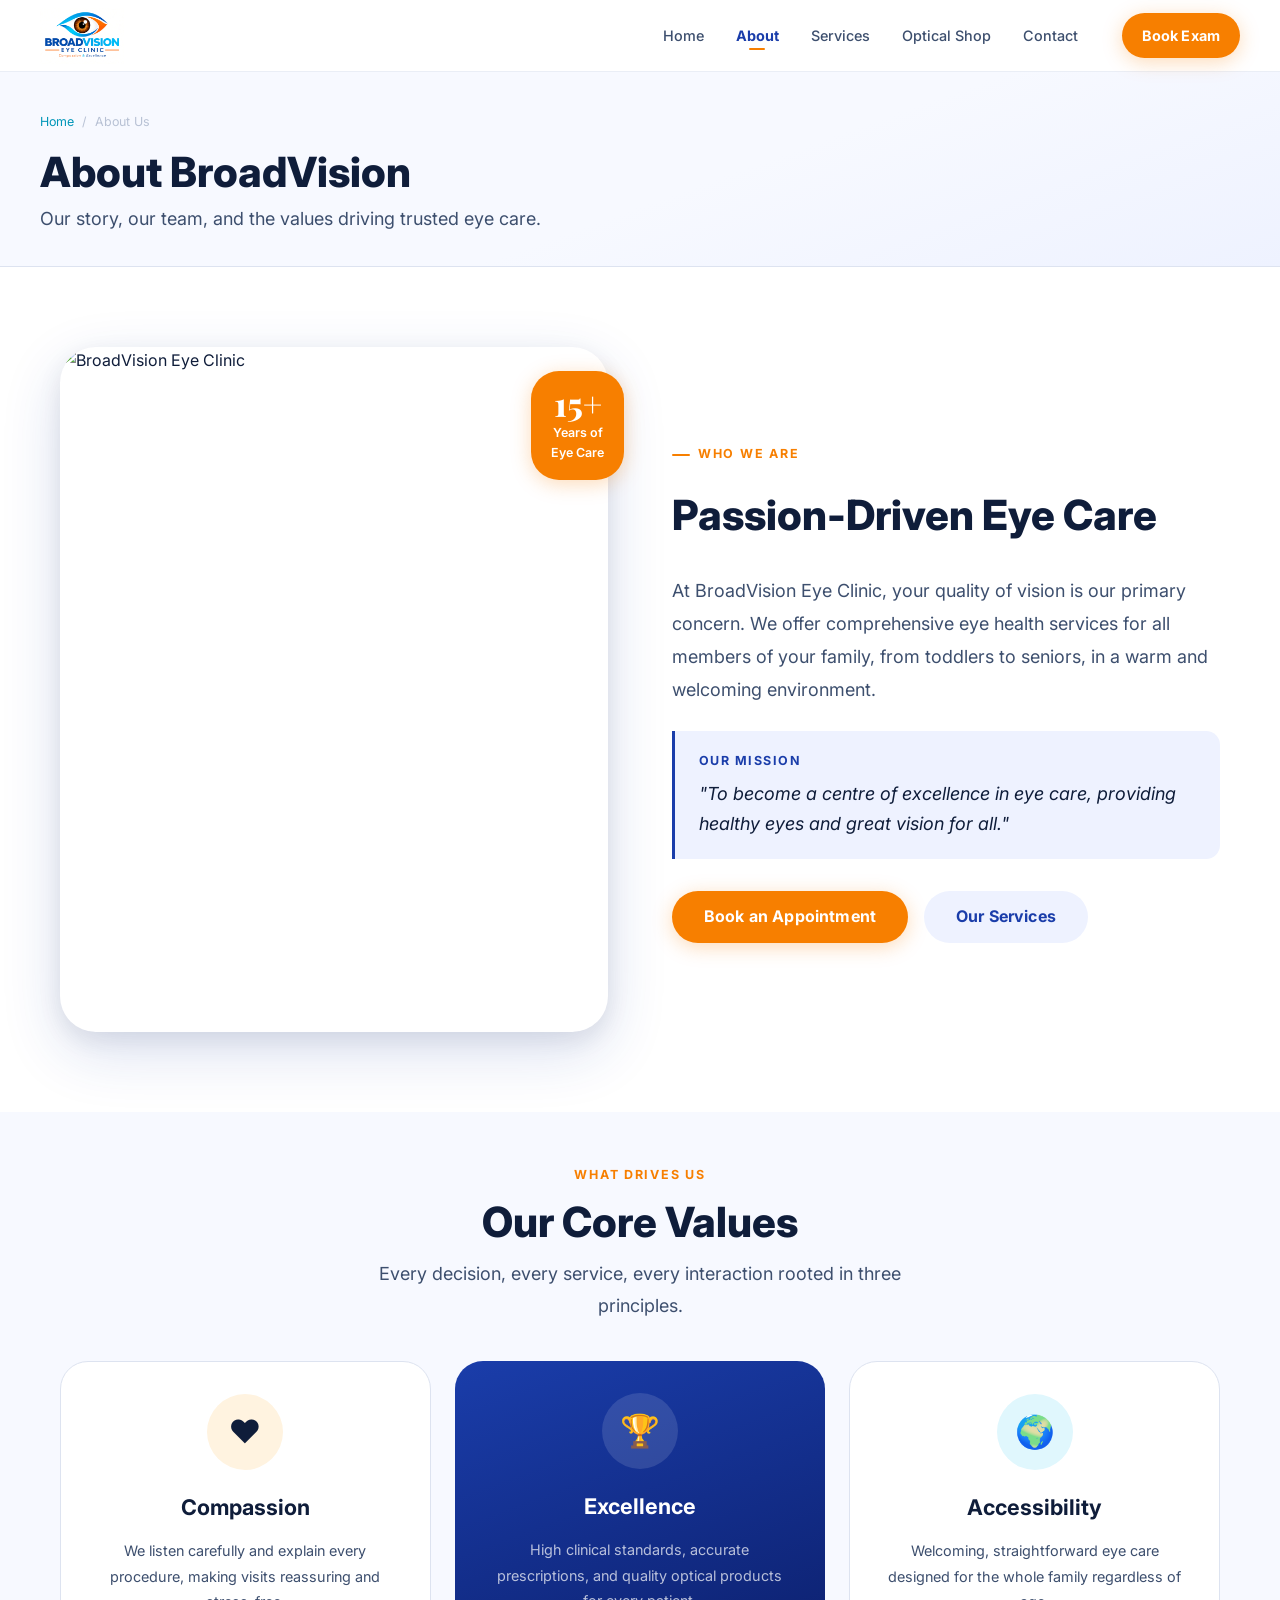
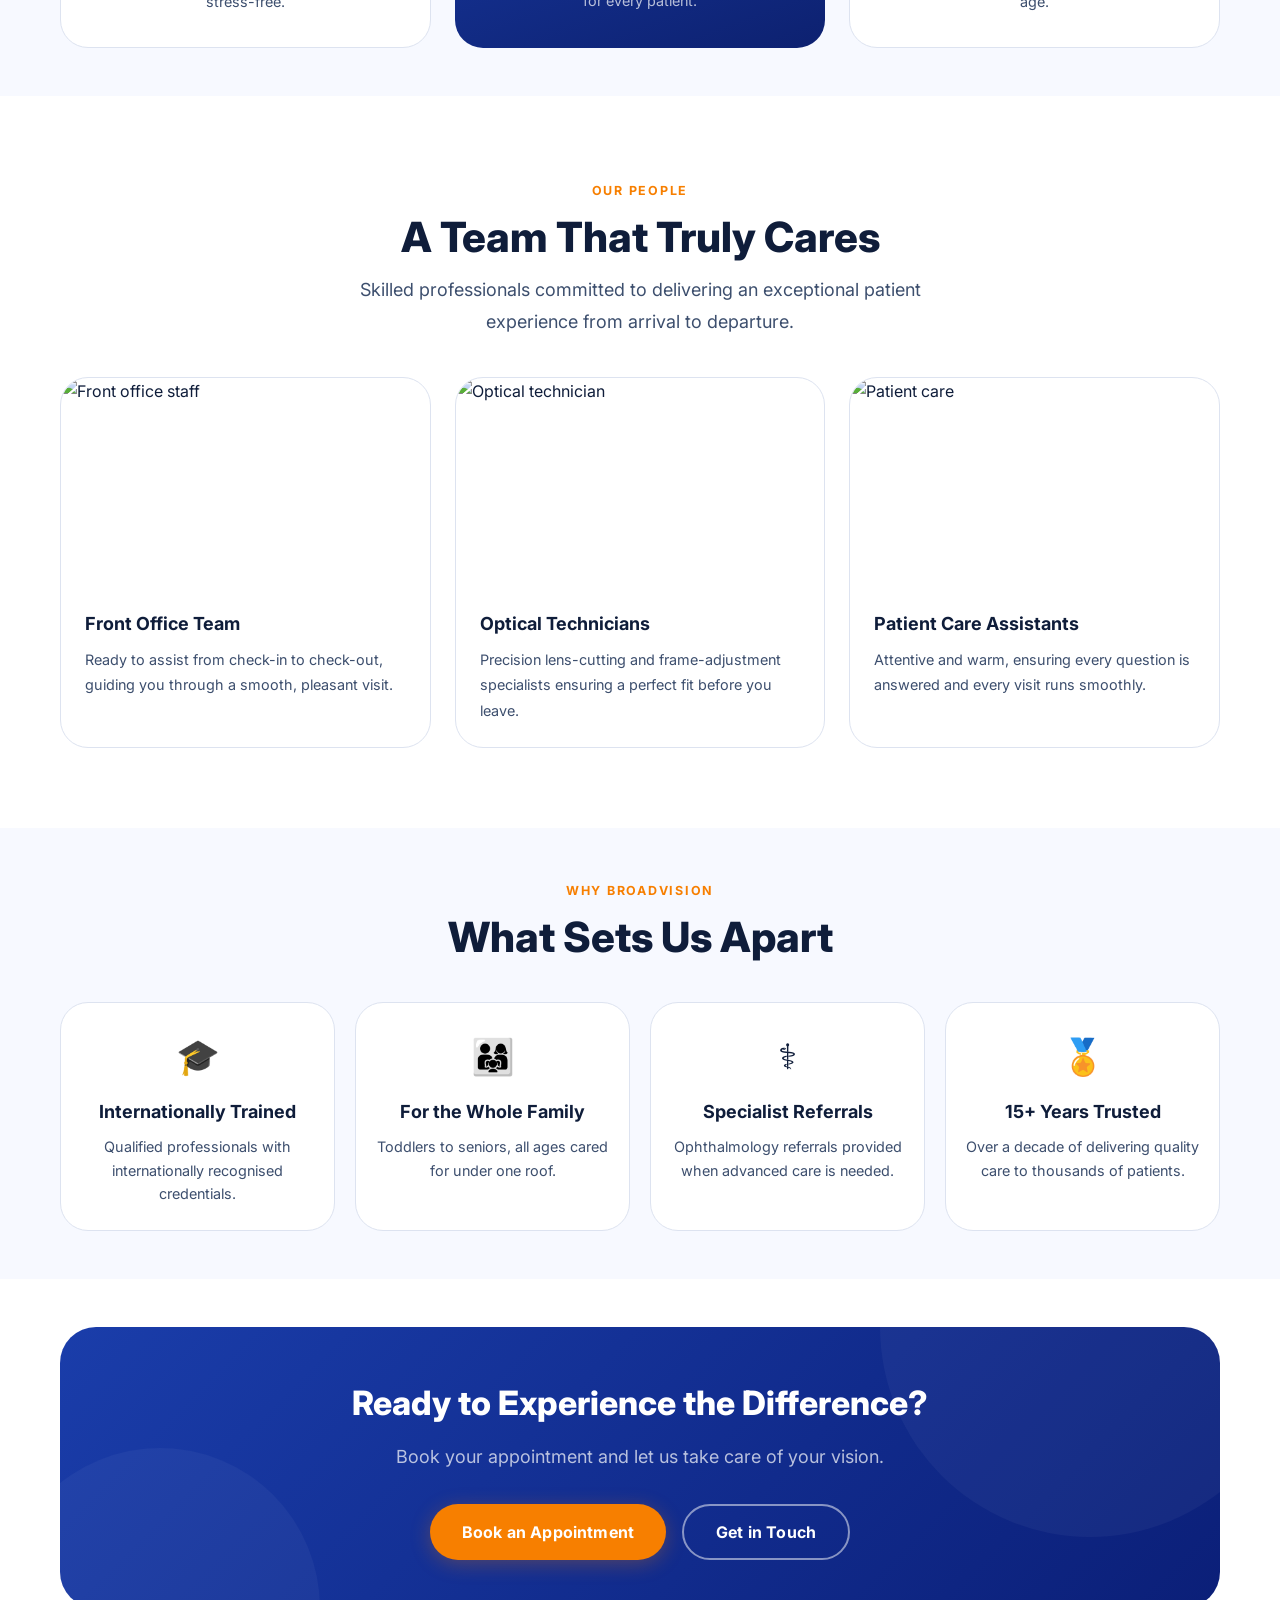
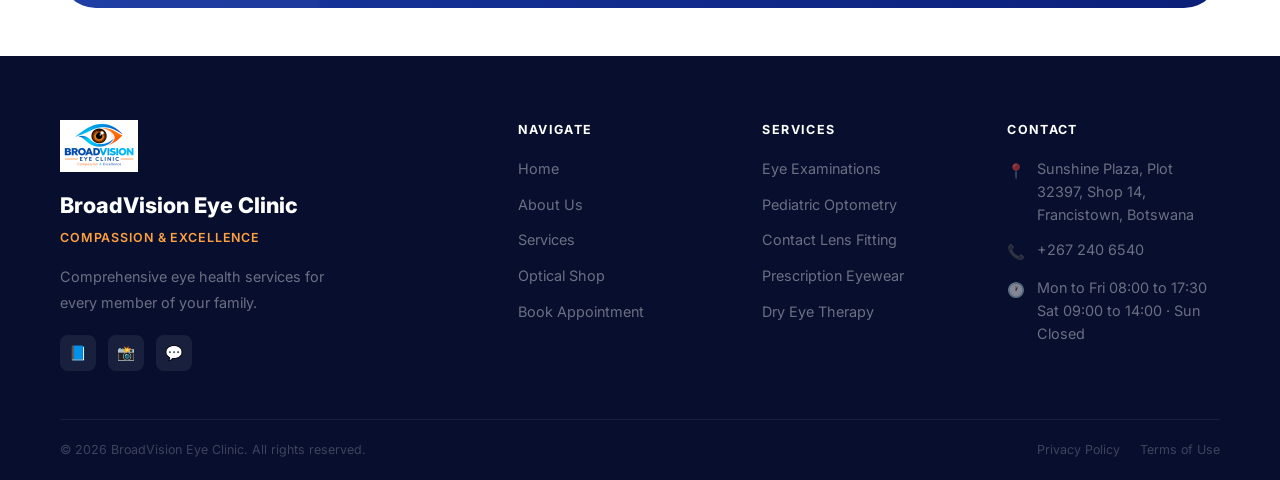
==== pages/about.html @ 96662ccb "first commit" ====
<!DOCTYPE html>
<html lang="en">
<head>
  <meta charset="UTF-8" />
  <meta name="viewport" content="width=device-width, initial-scale=1.0" />
  <meta name="description" content="About BroadVision Eye Clinic — our story, mission, values and team." />
  <title>About Us | BroadVision Eye Clinic</title>
  <link rel="stylesheet" href="../css/style.css" />
</head>
<body>

<nav class="nav" id="nav" role="navigation" aria-label="Main navigation">
  <div class="nav__inner">
    <a href="../index.html" class="nav__brand">
      <img src="../branding/logo.jpeg" alt="BroadVision Eye Clinic" class="nav__logo" />
    </a>
    <ul class="nav__links" role="list">
      <li><a href="../index.html" class="nav__link">Home</a></li>
      <li><a href="about.html"    class="nav__link is-active">About</a></li>
      <li><a href="services.html" class="nav__link">Services</a></li>
      <li><a href="shop.html"     class="nav__link">Optical Shop</a></li>
      <li><a href="contact.html"  class="nav__link">Contact</a></li>
    </ul>
    <a href="booking.html" class="btn btn-orange nav__cta">Book Exam</a>
    <button class="nav__burger" id="burger" aria-label="Open menu" aria-expanded="false"><span></span><span></span><span></span></button>
  </div>
</nav>
<div class="nav__drawer" id="drawer" role="dialog" aria-modal="true">
  <div class="nav__drawer-backdrop" id="drawerBg"></div>
  <div class="nav__drawer-panel">
    <button class="nav__drawer-close" id="drawerClose">✕</button>
    <img src="../branding/logo.jpeg" alt="BroadVision" class="nav__drawer-logo" />
    <a href="../index.html" class="nav__drawer-link">Home</a>
    <a href="about.html"    class="nav__drawer-link is-active">About</a>
    <a href="services.html" class="nav__drawer-link">Services</a>
    <a href="shop.html"     class="nav__drawer-link">Optical Shop</a>
    <a href="contact.html"  class="nav__drawer-link">Contact</a>
    <a href="booking.html"  class="btn btn-orange btn-w" style="margin-top:1rem;">Book Exam</a>
  </div>
</div>

<!-- PAGE HEADER -->
<div class="page-header">
  <div class="page-header__inner">
    <nav class="page-header__crumb" aria-label="Breadcrumb">
      <a href="../index.html">Home</a><span>/</span><span>About Us</span>
    </nav>
    <h1>About BroadVision</h1>
    <p>Our story, our team, and the values driving trusted eye care.</p>
  </div>
</div>

<!-- MISSION + STORY -->
<section class="section bg-white" aria-label="About BroadVision">
  <div class="wrap">
    <div class="grid-2" style="gap:var(--s16);">
      <div class="reveal" style="position:relative;">
        <img
          src="https://images.unsplash.com/photo-1551884170-09fb70a3a2ed?w=800&q=80&fm=webp"
          alt="BroadVision Eye Clinic"
          style="width:100%;aspect-ratio:4/5;object-fit:cover;border-radius:var(--r-2xl);box-shadow:var(--sh-xl);"
          loading="lazy"
        />
        <!-- Badge -->
        <div style="position:absolute;top:var(--s6);right:calc(-1*var(--s4));background:var(--orange);color:var(--white);padding:var(--s4) var(--s5);border-radius:var(--r-xl);box-shadow:var(--sh-orange);text-align:center;animation:float 5s ease infinite;">
          <div style="font-size:var(--t-2xl);font-weight:800;line-height:1;font-family:var(--serif);">15+</div>
          <div style="font-size:var(--t-xs);font-weight:600;margin-top:2px;">Years of<br>Eye Care</div>
        </div>
      </div>

      <div class="reveal rd-2">
        <div class="eyebrow" style="margin-bottom:var(--s4);">Who We Are</div>
        <h2 style="font-size:var(--t-3xl);font-weight:800;margin-bottom:var(--s6);">Passion-Driven Eye Care</h2>
        <p style="color:var(--text2);font-size:var(--t-md);line-height:1.85;margin-bottom:var(--s6);">
          At BroadVision Eye Clinic, your quality of vision is our primary concern. We offer comprehensive eye health services for all members of your family, from toddlers to seniors, in a warm and welcoming environment.
        </p>

        <!-- Mission box -->
        <div style="background:var(--bg2);border-left:3px solid var(--navy);border-radius:0 var(--r-md) var(--r-md) 0;padding:var(--s5) var(--s6);margin-bottom:var(--s8);">
          <div style="font-size:var(--t-xs);font-weight:700;text-transform:uppercase;letter-spacing:.12em;color:var(--navy);margin-bottom:var(--s2);">Our Mission</div>
          <p style="font-size:var(--t-md);font-style:italic;color:var(--text);line-height:1.65;">"To become a centre of excellence in eye care, providing healthy eyes and great vision for all."</p>
        </div>

        <div style="display:flex;gap:var(--s4);flex-wrap:wrap;">
          <a href="booking.html"  class="btn btn-orange btn-lg">Book an Appointment</a>
          <a href="services.html" class="btn btn-ghost btn-lg">Our Services</a>
        </div>
      </div>
    </div>
  </div>
</section>

<!-- CORE VALUES -->
<section class="section-sm bg-soft" aria-label="Core values">
  <div class="wrap">
    <div class="sec-hdr center reveal">
      <div class="eyebrow" style="justify-content:center;">What Drives Us</div>
      <h2>Our Core Values</h2>
      <p>Every decision, every service, every interaction rooted in three principles.</p>
    </div>
    <div class="grid-3">
      <div class="reveal" style="background:var(--white);border-radius:var(--r-xl);padding:2rem;text-align:center;border:1px solid var(--border);transition:all var(--base);">
        <div style="width:76px;height:76px;border-radius:50%;background:var(--orange-xlt);display:flex;align-items:center;justify-content:center;font-size:2rem;margin:0 auto var(--s5);">❤️</div>
        <h3 style="font-size:var(--t-lg);margin-bottom:var(--s3);">Compassion</h3>
        <p style="color:var(--text2);font-size:var(--t-sm);line-height:1.78;">We listen carefully and explain every procedure, making visits reassuring and stress-free.</p>
      </div>
      <div class="reveal rd-1" style="background:linear-gradient(160deg,var(--navy),#0d2170);border-radius:var(--r-xl);padding:2rem;text-align:center;">
        <div style="width:76px;height:76px;border-radius:50%;background:rgba(255,255,255,.12);display:flex;align-items:center;justify-content:center;font-size:2rem;margin:0 auto var(--s5);">🏆</div>
        <h3 style="font-size:var(--t-lg);margin-bottom:var(--s3);color:var(--white);">Excellence</h3>
        <p style="color:rgba(255,255,255,.7);font-size:var(--t-sm);line-height:1.78;">High clinical standards, accurate prescriptions, and quality optical products for every patient.</p>
      </div>
      <div class="reveal rd-2" style="background:var(--white);border-radius:var(--r-xl);padding:2rem;text-align:center;border:1px solid var(--border);transition:all var(--base);">
        <div style="width:76px;height:76px;border-radius:50%;background:var(--cyan-xlt);display:flex;align-items:center;justify-content:center;font-size:2rem;margin:0 auto var(--s5);">🌍</div>
        <h3 style="font-size:var(--t-lg);margin-bottom:var(--s3);">Accessibility</h3>
        <p style="color:var(--text2);font-size:var(--t-sm);line-height:1.78;">Welcoming, straightforward eye care designed for the whole family regardless of age.</p>
      </div>
    </div>
  </div>
</section>

<!-- STAFF -->
<section class="section bg-white" aria-label="Our staff">
  <div class="wrap">
    <div class="sec-hdr center reveal">
      <div class="eyebrow" style="justify-content:center;">Our People</div>
      <h2>A Team That Truly Cares</h2>
      <p>Skilled professionals committed to delivering an exceptional patient experience from arrival to departure.</p>
    </div>
    <div class="grid-3">
      <div style="background:var(--white);border-radius:var(--r-xl);border:1px solid var(--border);overflow:hidden;transition:all var(--base) var(--ease);" class="reveal" onmouseenter="this.style.boxShadow='var(--sh-lg)';this.style.transform='translateY(-4px)';" onmouseleave="this.style.boxShadow='';this.style.transform='';">
        <img src="https://images.unsplash.com/photo-1559839734-2b71ea197ec2?w=600&q=80&fm=webp" alt="Front office staff" style="width:100%;aspect-ratio:16/9;object-fit:cover;" loading="lazy" />
        <div style="padding:1.5rem;">
          <h4 style="font-size:var(--t-md);margin-bottom:var(--s2);">Front Office Team</h4>
          <p style="color:var(--text2);font-size:var(--t-sm);line-height:1.75;">Ready to assist from check-in to check-out, guiding you through a smooth, pleasant visit.</p>
        </div>
      </div>
      <div style="background:var(--white);border-radius:var(--r-xl);border:1px solid var(--border);overflow:hidden;transition:all var(--base) var(--ease);" class="reveal rd-1" onmouseenter="this.style.boxShadow='var(--sh-lg)';this.style.transform='translateY(-4px)';" onmouseleave="this.style.boxShadow='';this.style.transform='';">
        <img src="https://images.unsplash.com/photo-1631815588090-d4bfec5b1ccb?w=600&q=80&fm=webp" alt="Optical technician" style="width:100%;aspect-ratio:16/9;object-fit:cover;" loading="lazy" />
        <div style="padding:1.5rem;">
          <h4 style="font-size:var(--t-md);margin-bottom:var(--s2);">Optical Technicians</h4>
          <p style="color:var(--text2);font-size:var(--t-sm);line-height:1.75;">Precision lens-cutting and frame-adjustment specialists ensuring a perfect fit before you leave.</p>
        </div>
      </div>
      <div style="background:var(--white);border-radius:var(--r-xl);border:1px solid var(--border);overflow:hidden;transition:all var(--base) var(--ease);" class="reveal rd-2" onmouseenter="this.style.boxShadow='var(--sh-lg)';this.style.transform='translateY(-4px)';" onmouseleave="this.style.boxShadow='';this.style.transform='';">
        <img src="https://images.unsplash.com/photo-1576091160399-112ba8d25d1d?w=600&q=80&fm=webp" alt="Patient care" style="width:100%;aspect-ratio:16/9;object-fit:cover;" loading="lazy" />
        <div style="padding:1.5rem;">
          <h4 style="font-size:var(--t-md);margin-bottom:var(--s2);">Patient Care Assistants</h4>
          <p style="color:var(--text2);font-size:var(--t-sm);line-height:1.75;">Attentive and warm, ensuring every question is answered and every visit runs smoothly.</p>
        </div>
      </div>
    </div>
  </div>
</section>

<!-- WHY US -->
<section class="section-sm bg-soft" aria-label="Why BroadVision">
  <div class="wrap">
    <div class="sec-hdr center reveal">
      <div class="eyebrow" style="justify-content:center;">Why BroadVision</div>
      <h2>What Sets Us Apart</h2>
    </div>
    <div style="display:grid;grid-template-columns:repeat(auto-fit,minmax(210px,1fr));gap:var(--s5);">
      <div class="reveal" style="text-align:center;padding:var(--s6) var(--s4);background:var(--white);border-radius:var(--r-xl);border:1px solid var(--border);">
        <div style="font-size:2.2rem;margin-bottom:var(--s3);">🎓</div>
        <div style="font-weight:700;font-size:var(--t-md);margin-bottom:var(--s2);color:var(--text);">Internationally Trained</div>
        <p style="font-size:var(--t-sm);color:var(--text2);">Qualified professionals with internationally recognised credentials.</p>
      </div>
      <div class="reveal rd-1" style="text-align:center;padding:var(--s6) var(--s4);background:var(--white);border-radius:var(--r-xl);border:1px solid var(--border);">
        <div style="font-size:2.2rem;margin-bottom:var(--s3);">👨‍👩‍👧</div>
        <div style="font-weight:700;font-size:var(--t-md);margin-bottom:var(--s2);color:var(--text);">For the Whole Family</div>
        <p style="font-size:var(--t-sm);color:var(--text2);">Toddlers to seniors, all ages cared for under one roof.</p>
      </div>
      <div class="reveal rd-2" style="text-align:center;padding:var(--s6) var(--s4);background:var(--white);border-radius:var(--r-xl);border:1px solid var(--border);">
        <div style="font-size:2.2rem;margin-bottom:var(--s3);">⚕️</div>
        <div style="font-weight:700;font-size:var(--t-md);margin-bottom:var(--s2);color:var(--text);">Specialist Referrals</div>
        <p style="font-size:var(--t-sm);color:var(--text2);">Ophthalmology referrals provided when advanced care is needed.</p>
      </div>
      <div class="reveal rd-3" style="text-align:center;padding:var(--s6) var(--s4);background:var(--white);border-radius:var(--r-xl);border:1px solid var(--border);">
        <div style="font-size:2.2rem;margin-bottom:var(--s3);">🏅</div>
        <div style="font-weight:700;font-size:var(--t-md);margin-bottom:var(--s2);color:var(--text);">15+ Years Trusted</div>
        <p style="font-size:var(--t-sm);color:var(--text2);">Over a decade of delivering quality care to thousands of patients.</p>
      </div>
    </div>
  </div>
</section>

<!-- CTA -->
<section class="section-sm bg-white">
  <div class="wrap">
    <div class="cta-strip reveal">
      <h2>Ready to Experience the Difference?</h2>
      <p>Book your appointment and let us take care of your vision.</p>
      <div class="cta-strip__btns">
        <a href="booking.html" class="btn btn-orange btn-lg">Book an Appointment</a>
        <a href="contact.html" class="btn btn-outline-white btn-lg">Get in Touch</a>
      </div>
    </div>
  </div>
</section>

<!-- FOOTER -->
<footer class="footer" role="contentinfo">
  <div class="wrap">
    <div class="footer__grid">
      <div>
        <img src="../branding/logo.jpeg" alt="BroadVision Eye Clinic" class="footer__brand-logo" />
        <div class="footer__name">BroadVision Eye Clinic</div>
        <div class="footer__tag">Compassion &amp; Excellence</div>
        <p class="footer__desc">Comprehensive eye health services for every member of your family.</p>
        <div class="footer__socials">
          <a href="#" class="footer__social" aria-label="Facebook">📘</a>
          <a href="#" class="footer__social" aria-label="Instagram">📸</a>
          <a href="#" class="footer__social" aria-label="WhatsApp">💬</a>
        </div>
      </div>
      <div>
        <div class="footer__col-title">Navigate</div>
        <a href="../index.html" class="footer__link">Home</a>
        <a href="about.html"    class="footer__link">About Us</a>
        <a href="services.html" class="footer__link">Services</a>
        <a href="shop.html"     class="footer__link">Optical Shop</a>
        <a href="booking.html"  class="footer__link">Book Appointment</a>
      </div>
      <div>
        <div class="footer__col-title">Services</div>
        <a href="services.html" class="footer__link">Eye Examinations</a>
        <a href="services.html" class="footer__link">Pediatric Optometry</a>
        <a href="services.html" class="footer__link">Contact Lens Fitting</a>
        <a href="services.html" class="footer__link">Prescription Eyewear</a>
        <a href="services.html" class="footer__link">Dry Eye Therapy</a>
      </div>
      <div>
        <div class="footer__col-title">Contact</div>
        <div class="footer__citem"><span class="footer__cicon">📍</span><div class="footer__ctext">Sunshine Plaza, Plot 32397, Shop 14, Francistown, Botswana</div></div>
        <div class="footer__citem"><span class="footer__cicon">📞</span><div class="footer__ctext">+267 240 6540</div></div>
        <div class="footer__citem"><span class="footer__cicon">🕐</span><div class="footer__ctext">Mon to Fri 08:00 to 17:30<br>Sat 09:00 to 14:00 · Sun Closed</div></div>
      </div>
    </div>
    <div class="footer__bottom">
      <div class="footer__copy">© 2026 BroadVision Eye Clinic. All rights reserved.</div>
      <div class="footer__legal"><a href="#">Privacy Policy</a><a href="#">Terms of Use</a></div>
    </div>
  </div>
</footer>

<script src="../js/main.js"></script>
</body>
</html>
---- css/style.css ----
/* ============================================================
   BROADVISION EYE CLINIC — Design System v3
   Navy #1A3DAA | Cyan #00B4D8 | Orange #F77F00
   ============================================================ */

@import url('https://fonts.googleapis.com/css2?family=Inter:ital,wght@0,300;0,400;0,500;0,600;0,700;0,800;1,400&family=Playfair+Display:wght@600;700;800&display=swap');

/* ── Tokens ── */
:root {
  --navy:         #1A3DAA;
  --navy-dk:      #122d82;
  --navy-lt:      #2a52cc;
  --cyan:         #00B4D8;
  --cyan-dk:      #0096b8;
  --cyan-lt:      #90E0EF;
  --cyan-xlt:     #e0f7fd;
  --orange:       #F77F00;
  --orange-dk:    #d96e00;
  --orange-lt:    #ffa040;
  --orange-xlt:   #fff3e0;

  --white:        #FFFFFF;
  --bg:           #F7F9FF;
  --bg2:          #EEF2FF;
  --bg3:          #e6ecfb;
  --border:       #DDE3F0;
  --border2:      #c8d2e8;
  --text:         #0f1d3a;
  --text2:        #3d4f6e;
  --text3:        #7a8baa;
  --text4:        #a8b5cc;
  --success:      #16a34a;
  --success-lt:   #dcfce7;

  --font:         'Inter', system-ui, -apple-system, sans-serif;
  --serif:        'Playfair Display', Georgia, serif;

  /* Fluid type */
  --t-2xs:  clamp(.65rem,  .9vw,  .7rem);
  --t-xs:   clamp(.72rem,  1vw,   .78rem);
  --t-sm:   clamp(.82rem,  1.2vw, .9rem);
  --t-base: clamp(.9rem,   1.4vw, 1rem);
  --t-md:   clamp(1rem,    1.7vw, 1.125rem);
  --t-lg:   clamp(1.1rem,  2vw,   1.35rem);
  --t-xl:   clamp(1.3rem,  2.4vw, 1.65rem);
  --t-2xl:  clamp(1.6rem,  3.2vw, 2.1rem);
  --t-3xl:  clamp(1.9rem,  4vw,   2.6rem);
  --t-4xl:  clamp(2.3rem,  5.5vw, 3.4rem);

  /* Space */
  --s1:.25rem; --s2:.5rem; --s3:.75rem; --s4:1rem; --s5:1.25rem;
  --s6:1.5rem; --s8:2rem;  --s10:2.5rem;--s12:3rem;--s16:4rem;
  --s20:5rem;  --s24:6rem;

  /* Radius */
  --r-xs:4px; --r-sm:8px; --r-md:14px; --r-lg:20px;
  --r-xl:28px; --r-2xl:36px; --r-full:9999px;

  /* Shadows — layered for depth */
  --sh-xs: 0 1px 2px rgba(26,61,170,.04);
  --sh-sm: 0 2px 8px rgba(26,61,170,.07), 0 1px 2px rgba(0,0,0,.04);
  --sh-md: 0 4px 20px rgba(26,61,170,.10), 0 2px 6px rgba(0,0,0,.05);
  --sh-lg: 0 10px 40px rgba(26,61,170,.13), 0 4px 12px rgba(0,0,0,.06);
  --sh-xl: 0 20px 60px rgba(26,61,170,.16), 0 8px 24px rgba(0,0,0,.08);
  --sh-orange: 0 4px 20px rgba(247,127,0,.28);
  --sh-cyan:   0 4px 20px rgba(0,180,216,.25);
  --sh-navy:   0 4px 20px rgba(26,61,170,.30);

  /* Motion */
  --ease:    cubic-bezier(.4,0,.2,1);
  --spring:  cubic-bezier(.34,1.56,.64,1);
  --fast:    120ms;
  --base:    220ms;
  --slow:    380ms;

  /* Layout */
  --max:     1240px;
  --pad:     clamp(1.25rem, 5vw, 2.5rem);
  --nav-h:   72px;
}

/* ── Reset ── */
*,*::before,*::after{box-sizing:border-box;margin:0;padding:0;}
html{scroll-behavior:smooth;-webkit-text-size-adjust:100%;}
body{font-family:var(--font);font-size:var(--t-base);color:var(--text);background:var(--white);line-height:1.65;overflow-x:hidden;-webkit-font-smoothing:antialiased;}
img,svg,video{display:block;max-width:100%;}
a{color:inherit;text-decoration:none;}
ul,ol{list-style:none;}
button{font-family:inherit;cursor:pointer;border:none;background:none;}
input,textarea,select{font-family:inherit;font-size:inherit;color:inherit;}

/* ── Layout ── */
.wrap{width:100%;max-width:var(--max);margin-inline:auto;padding-inline:var(--pad);}
.section     {padding-block:var(--s20);}
.section-sm  {padding-block:var(--s12);}
.section-xs  {padding-block:var(--s8);}
.bg-white    {background:var(--white);}
.bg-soft     {background:var(--bg);}
.bg-navy     {background:var(--navy);}
.bg-dark     {background:#0b1640;}

/* ── Type helpers ── */
.serif{font-family:var(--serif);}
.muted{color:var(--text3);}
.t-orange{color:var(--orange);}
.t-cyan  {color:var(--cyan);}
.t-navy  {color:var(--navy);}
.center  {text-align:center;}

/* Eyebrow label */
.eyebrow{
  display:inline-flex;align-items:center;gap:var(--s2);
  font-size:var(--t-xs);font-weight:700;letter-spacing:.14em;
  text-transform:uppercase;color:var(--orange);
}
.eyebrow::before{content:'';width:18px;height:2px;background:var(--orange);border-radius:var(--r-full);flex-shrink:0;}

/* Section header */
.sec-hdr{margin-bottom:var(--s10);}
.sec-hdr.center{text-align:center;}
.sec-hdr.center .eyebrow{justify-content:center;}
.sec-hdr.center .eyebrow::before{display:none;}
.sec-hdr h2{font-size:var(--t-3xl);font-weight:800;color:var(--text);margin-top:var(--s3);line-height:1.15;}
.sec-hdr p{color:var(--text2);font-size:var(--t-md);margin-top:var(--s3);line-height:1.75;max-width:580px;}
.sec-hdr.center p{margin-inline:auto;}

/* ── NAVBAR ── */
.nav{
  position:fixed;inset:0 0 auto 0;z-index:900;
  height:var(--nav-h);
  background:rgba(255,255,255,.92);
  backdrop-filter:blur(18px);-webkit-backdrop-filter:blur(18px);
  border-bottom:1px solid rgba(221,227,240,.6);
  display:flex;align-items:center;padding-inline:var(--pad);
  transition:box-shadow var(--base) var(--ease),background var(--base);
}
.nav.elevated{box-shadow:var(--sh-md);background:rgba(255,255,255,.97);}
.nav__inner{width:100%;max-width:var(--max);margin-inline:auto;display:flex;align-items:center;gap:var(--s5);}
.nav__brand{display:flex;align-items:center;flex-shrink:0;margin-right:auto;}
.nav__logo {height:56px;width:auto;object-fit:contain;}
.nav__links{display:flex;align-items:center;gap:0;}
.nav__link{
  position:relative;padding:var(--s2) var(--s4);
  font-size:var(--t-sm);font-weight:500;color:var(--text2);
  border-radius:var(--r-md);
  transition:color var(--fast),background var(--fast);
  white-space:nowrap;
}
.nav__link:hover   {color:var(--navy);background:var(--bg2);}
.nav__link.is-active{color:var(--navy);font-weight:700;}
.nav__link.is-active::after{
  content:'';position:absolute;
  bottom:2px;left:50%;transform:translateX(-50%);
  width:16px;height:2.5px;
  background:var(--orange);border-radius:var(--r-full);
}
.nav__cta{flex-shrink:0;margin-left:var(--s2);}
.nav__burger{
  display:none;flex-direction:column;gap:5px;
  width:32px;padding:var(--s2);margin-left:auto;
}
.nav__burger span{
  display:block;height:2px;border-radius:var(--r-full);
  background:var(--text);transition:all var(--base) var(--ease);
}

/* Drawer */
.nav__drawer{display:none;position:fixed;inset:0;z-index:899;}
.nav__drawer-backdrop{position:absolute;inset:0;background:rgba(15,29,58,.45);backdrop-filter:blur(6px);}
.nav__drawer-panel{
  position:absolute;top:0;right:0;bottom:0;width:290px;
  background:var(--white);
  padding:var(--s8) var(--s6);
  display:flex;flex-direction:column;gap:var(--s3);
  overflow-y:auto;
  transform:translateX(100%);
  transition:transform var(--slow) var(--ease);
  box-shadow:var(--sh-xl);
}
.nav__drawer.open .nav__drawer-panel{transform:translateX(0);}
.nav__drawer.open{display:block;}
.nav__drawer-close{
  align-self:flex-end;width:34px;height:34px;border-radius:var(--r-full);
  background:var(--bg);display:flex;align-items:center;justify-content:center;
  font-size:1rem;color:var(--text2);cursor:pointer;
  transition:background var(--fast),color var(--fast);
}
.nav__drawer-close:hover{background:var(--bg3);color:var(--text);}
.nav__drawer-logo{height:44px;width:auto;margin-bottom:var(--s2);}
.nav__drawer-link{
  display:block;font-size:var(--t-md);font-weight:500;color:var(--text);
  padding:var(--s3) 0;border-bottom:1px solid var(--border);
  transition:color var(--fast),padding-left var(--fast);
}
.nav__drawer-link:hover   {color:var(--navy);padding-left:var(--s2);}
.nav__drawer-link.is-active{color:var(--navy);font-weight:700;}

/* ── BUTTONS ── */
.btn{
  display:inline-flex;align-items:center;justify-content:center;gap:var(--s2);
  padding:.65rem var(--s5);border-radius:var(--r-full);
  font-size:var(--t-sm);font-weight:700;letter-spacing:.01em;
  transition:all var(--base) var(--ease);white-space:nowrap;cursor:pointer;
  position:relative;overflow:hidden;
}
.btn::before{
  content:'';position:absolute;inset:0;
  background:rgba(255,255,255,0);transition:background var(--fast);
}
.btn:hover::before{background:rgba(255,255,255,.12);}
.btn:active{transform:scale(.97);}

.btn-orange{background:var(--orange);color:var(--white);box-shadow:var(--sh-orange);}
.btn-orange:hover{background:var(--orange-dk);box-shadow:0 6px 28px rgba(247,127,0,.4);transform:translateY(-1px);}

.btn-navy{background:var(--navy);color:var(--white);box-shadow:var(--sh-navy);}
.btn-navy:hover{background:var(--navy-dk);box-shadow:0 6px 28px rgba(26,61,170,.4);transform:translateY(-1px);}

.btn-cyan{background:var(--cyan);color:var(--white);box-shadow:var(--sh-cyan);}
.btn-cyan:hover{background:var(--cyan-dk);transform:translateY(-1px);}

.btn-outline{
  background:transparent;color:var(--navy);
  border:2px solid var(--navy);
}
.btn-outline:hover{background:var(--navy);color:var(--white);transform:translateY(-1px);}

.btn-outline-white{
  background:transparent;color:var(--white);
  border:2px solid rgba(255,255,255,.5);
}
.btn-outline-white:hover{background:rgba(255,255,255,.1);border-color:var(--white);}

.btn-ghost{background:var(--bg2);color:var(--navy);}
.btn-ghost:hover{background:var(--bg3);}

.btn-lg{padding:.8rem var(--s8);font-size:var(--t-base);}
.btn-sm{padding:.38rem var(--s4);font-size:var(--t-xs);}
.btn-w {width:100%;justify-content:center;}

/* ── TAGS / BADGES ── */
.tag{
  display:inline-flex;align-items:center;gap:.3rem;
  padding:.22rem .7rem;border-radius:var(--r-full);
  font-size:var(--t-2xs);font-weight:700;letter-spacing:.05em;
}
.tag-navy  {background:var(--bg2);color:var(--navy);}
.tag-cyan  {background:var(--cyan-xlt);color:var(--cyan-dk);}
.tag-orange{background:var(--orange-xlt);color:var(--orange-dk);}
.tag-green {background:var(--success-lt);color:var(--success);}

/* ── FORM ── */
.form-group {margin-bottom:var(--s5);}
.form-label {display:block;font-size:var(--t-sm);font-weight:600;color:var(--text);margin-bottom:var(--s2);}
.form-req   {color:#e53e3e;margin-left:2px;}
.form-input {
  width:100%;padding:.68rem var(--s4);
  border:1.5px solid var(--border);border-radius:var(--r-md);
  font-size:var(--t-sm);color:var(--text);background:var(--white);
  outline:none;transition:border-color var(--fast),box-shadow var(--fast);
  line-height:1.5;
}
.form-input:focus{border-color:var(--cyan);box-shadow:0 0 0 3px rgba(0,180,216,.15);}
.form-input::placeholder{color:var(--text4);}
.form-input.error{border-color:#e53e3e;box-shadow:0 0 0 3px rgba(229,62,62,.1);}
.form-select{
  appearance:none;
  background-image:url("data:image/svg+xml,%3Csvg xmlns='http://www.w3.org/2000/svg' width='12' height='8'%3E%3Cpath d='M1 1l5 5 5-5' stroke='%237a8baa' stroke-width='1.5' fill='none' stroke-linecap='round'/%3E%3C/svg%3E");
  background-repeat:no-repeat;background-position:right var(--s4) center;
  padding-right:var(--s10);cursor:pointer;
}
.form-textarea{resize:vertical;min-height:110px;line-height:1.7;}
.form-grid-2{display:grid;grid-template-columns:1fr 1fr;gap:var(--s4);}
.form-hint{font-size:var(--t-xs);color:var(--text3);margin-top:var(--s1);}

/* ── GRIDS ── */
.grid-2{display:grid;grid-template-columns:1fr 1fr;gap:var(--s10);align-items:center;}
.grid-3{display:grid;grid-template-columns:repeat(3,1fr);gap:var(--s6);}
.grid-4{display:grid;grid-template-columns:repeat(4,1fr);gap:var(--s5);}

/* ── SERVICE CARDS ── */
.svc-card{
  background:var(--white);border-radius:var(--r-xl);
  border:1px solid var(--border);padding:var(--s7,1.75rem);
  transition:all var(--base) var(--ease);position:relative;overflow:hidden;
  cursor:pointer;
}
.svc-card::after{
  content:'';position:absolute;inset:0 0 auto 0;height:3px;
  background:linear-gradient(90deg,var(--navy),var(--cyan));
  transform:scaleX(0);transform-origin:left;
  transition:transform var(--base) var(--ease);
}
.svc-card:hover{box-shadow:var(--sh-lg);transform:translateY(-5px);border-color:transparent;}
.svc-card:hover::after{transform:scaleX(1);}
.svc-icon{
  width:54px;height:54px;border-radius:var(--r-md);
  display:flex;align-items:center;justify-content:center;
  font-size:1.5rem;margin-bottom:var(--s5);
  background:var(--bg2);
  transition:background var(--base),transform var(--base) var(--spring);
}
.svc-card:hover .svc-icon{background:linear-gradient(135deg,var(--navy),var(--cyan));transform:scale(1.08);}
.svc-title{font-size:var(--t-md);font-weight:700;color:var(--text);margin-bottom:var(--s2);}
.svc-desc {font-size:var(--t-sm);color:var(--text2);line-height:1.72;}
.svc-link{
  display:inline-flex;align-items:center;gap:var(--s1);
  font-size:var(--t-sm);font-weight:700;color:var(--navy);
  margin-top:var(--s4);transition:gap var(--fast);
}
.svc-link:hover{gap:var(--s2);}

/* ── PRODUCT CARDS ── */
.prod-card{
  background:var(--white);border-radius:var(--r-xl);
  border:1px solid var(--border);overflow:hidden;
  transition:all var(--base) var(--ease);
}
.prod-card:hover{box-shadow:var(--sh-lg);transform:translateY(-4px);border-color:transparent;}
.prod-img-wrap{position:relative;aspect-ratio:4/3;background:var(--bg);overflow:hidden;}
.prod-img{width:100%;height:100%;object-fit:cover;transition:transform var(--slow) var(--ease);}
.prod-card:hover .prod-img{transform:scale(1.05);}
.prod-img-badge{position:absolute;top:var(--s3);left:var(--s3);}
.prod-body    {padding:var(--s5);}
.prod-cat     {font-size:var(--t-2xs);font-weight:700;color:var(--cyan-dk);letter-spacing:.08em;text-transform:uppercase;margin-bottom:var(--s1);}
.prod-name    {font-size:var(--t-md);font-weight:700;color:var(--text);margin-bottom:var(--s2);line-height:1.3;}
.prod-desc    {font-size:var(--t-xs);color:var(--text3);line-height:1.7;margin-bottom:var(--s4);}
.prod-footer  {display:flex;align-items:center;justify-content:space-between;gap:var(--s3);}
.prod-price   {font-size:var(--t-lg);font-weight:800;color:var(--navy);font-family:var(--serif);}

/* ── FILTER CHIPS ── */
.chips{display:flex;flex-wrap:wrap;gap:var(--s2);}
.chip{
  padding:.42rem var(--s4);border-radius:var(--r-full);
  font-size:var(--t-sm);font-weight:500;color:var(--text2);
  background:var(--white);border:1.5px solid var(--border);
  cursor:pointer;transition:all var(--fast) var(--ease);
}
.chip:hover  {border-color:var(--cyan);color:var(--cyan-dk);background:var(--cyan-xlt);}
.chip.active {background:var(--navy);color:var(--white);border-color:var(--navy);}

/* ── PAGE HEADER ── */
.page-header{
  padding-top:calc(var(--nav-h) + var(--s10));
  padding-bottom:var(--s8);
  padding-inline:var(--pad);
  background:linear-gradient(160deg,var(--bg) 60%,var(--bg2));
  border-bottom:1px solid var(--border);
}
.page-header__inner{max-width:var(--max);margin-inline:auto;}
.page-header__crumb{
  display:flex;align-items:center;gap:var(--s2);
  font-size:var(--t-xs);color:var(--text3);margin-bottom:var(--s4);
}
.page-header__crumb a{color:var(--cyan-dk);}
.page-header__crumb a:hover{color:var(--navy);}
.page-header__crumb span{opacity:.5;}
.page-header h1{font-size:var(--t-3xl);font-weight:800;color:var(--text);line-height:1.15;}
.page-header p {font-size:var(--t-md);color:var(--text2);margin-top:var(--s2);max-width:580px;}

/* ── STAT BAND ── */
.stat-band{background:linear-gradient(135deg,var(--navy) 0%,#0d2170 100%);padding-block:var(--s8);}
.stats-row{display:flex;gap:0;}
.stat-item{
  flex:1;display:flex;align-items:center;gap:var(--s4);
  padding:var(--s5) var(--s6);
  border-right:1px solid rgba(255,255,255,.09);
}
.stat-item:last-child{border-right:none;}
.stat-icon{font-size:1.75rem;}
.stat-num {font-size:var(--t-2xl);font-weight:800;color:var(--white);font-family:var(--serif);line-height:1;}
.stat-unit{font-size:var(--t-xs);color:var(--cyan-lt);font-weight:600;margin-top:2px;}
.stat-lbl {font-size:var(--t-2xs);color:rgba(255,255,255,.45);margin-top:2px;}

/* ── TESTIMONIALS ── */
.testi-card{
  background:var(--white);border-radius:var(--r-xl);
  border:1px solid var(--border);padding:var(--s7,1.75rem);
  transition:all var(--base) var(--ease);
  position:relative;overflow:hidden;
}
.testi-card::before{
  content:'"';position:absolute;top:var(--s3);right:var(--s5);
  font-size:5rem;font-family:Georgia,serif;line-height:1;
  color:var(--navy);opacity:.05;
}
.testi-card:hover{box-shadow:var(--sh-md);transform:translateY(-3px);}
.testi-stars{color:var(--orange);font-size:var(--t-sm);letter-spacing:.06em;margin-bottom:var(--s4);}
.testi-text {
  font-size:var(--t-sm);color:var(--text2);line-height:1.85;
  font-style:italic;margin-bottom:var(--s5);
}
.testi-author{display:flex;align-items:center;gap:var(--s3);}
.testi-avatar{
  width:42px;height:42px;border-radius:50%;flex-shrink:0;
  background:linear-gradient(135deg,var(--navy),var(--cyan));
  display:flex;align-items:center;justify-content:center;
  font-size:var(--t-md);font-weight:800;color:var(--white);
  font-family:var(--serif);
}
.testi-name{font-weight:700;font-size:var(--t-sm);color:var(--text);}
.testi-role{font-size:var(--t-xs);color:var(--text3);}

/* ── CTA STRIP ── */
.cta-strip{
  background:linear-gradient(135deg,var(--navy) 0%,#0b1f78 100%);
  border-radius:var(--r-2xl);padding:var(--s12) var(--s16);
  text-align:center;position:relative;overflow:hidden;
}
.cta-strip::before,.cta-strip::after{
  content:'';position:absolute;border-radius:50%;
  background:rgba(255,255,255,.04);pointer-events:none;
}
.cta-strip::before{width:420px;height:420px;top:-210px;right:-80px;}
.cta-strip::after {width:320px;height:320px;bottom:-160px;left:-60px;}
.cta-strip>*{position:relative;z-index:1;}
.cta-strip h2{font-size:var(--t-2xl);color:var(--white);margin-bottom:var(--s3);font-weight:800;}
.cta-strip p {color:rgba(255,255,255,.7);font-size:var(--t-md);margin-bottom:var(--s8);}
.cta-strip__btns{display:flex;gap:var(--s4);justify-content:center;flex-wrap:wrap;}

/* ── FAQ ACCORDION ── */
.faq{display:flex;flex-direction:column;gap:var(--s2);}
.faq-item{
  border:1.5px solid var(--border);border-radius:var(--r-lg);
  background:var(--white);overflow:hidden;
  transition:border-color var(--fast),box-shadow var(--fast);
}
.faq-item.open{border-color:var(--cyan);box-shadow:0 0 0 3px rgba(0,180,216,.1);}
.faq-q{
  display:flex;align-items:center;justify-content:space-between;
  gap:var(--s4);padding:var(--s4) var(--s5);cursor:pointer;
  font-weight:600;font-size:var(--t-sm);color:var(--text);
  transition:color var(--fast);background:none;width:100%;text-align:left;
}
.faq-q:hover          {color:var(--navy);}
.faq-item.open .faq-q {color:var(--navy);}
.faq-icon{
  width:28px;height:28px;border-radius:50%;border:1.5px solid var(--border2);
  display:flex;align-items:center;justify-content:center;
  font-size:.95rem;color:var(--text3);flex-shrink:0;
  transition:all var(--base) var(--ease);font-style:normal;
}
.faq-item.open .faq-icon{background:var(--cyan);border-color:var(--cyan);color:var(--white);transform:rotate(45deg);}
.faq-a{max-height:0;overflow:hidden;transition:max-height var(--slow) var(--ease);}
.faq-a-inner{
  padding:0 var(--s5) var(--s5);font-size:var(--t-sm);color:var(--text2);
  line-height:1.85;border-top:1px solid var(--border);padding-top:var(--s4);
}
.faq-item.open .faq-a{max-height:280px;}

/* ── BOOKING ── */
.steps{display:flex;align-items:center;margin-bottom:var(--s8);}
.step{display:flex;flex-direction:column;align-items:center;gap:var(--s2);flex:1;position:relative;}
.step:not(:last-child)::after{
  content:'';position:absolute;top:16px;
  left:calc(50% + 18px);right:calc(-50% + 18px);
  height:2px;background:var(--border);z-index:0;
  transition:background var(--base);
}
.step.done:not(:last-child)::after{background:var(--cyan);}
.step-num{
  width:34px;height:34px;border-radius:50%;
  border:2px solid var(--border);background:var(--white);
  display:flex;align-items:center;justify-content:center;
  font-size:var(--t-xs);font-weight:700;color:var(--text3);
  position:relative;z-index:1;transition:all var(--base);
}
.step.active .step-num{border-color:var(--cyan);color:var(--cyan-dk);background:var(--cyan-xlt);}
.step.done   .step-num{border-color:var(--cyan);background:var(--cyan);color:var(--white);}
.step-lbl{font-size:var(--t-xs);font-weight:500;color:var(--text3);text-align:center;white-space:nowrap;transition:color var(--fast);}
.step.active .step-lbl{color:var(--navy);font-weight:700;}
.step.done   .step-lbl{color:var(--text2);}

.opt-card{
  display:block;width:100%;text-align:left;
  padding:var(--s4) var(--s5);border-radius:var(--r-lg);
  border:2px solid var(--border);background:var(--white);
  cursor:pointer;transition:all var(--fast);margin-bottom:var(--s3);
}
.opt-card:hover   {border-color:var(--cyan);background:var(--cyan-xlt);}
.opt-card.selected{border-color:var(--cyan);background:var(--cyan-xlt);box-shadow:0 0 0 3px rgba(0,180,216,.12);}
.opt-name{font-weight:700;font-size:var(--t-sm);color:var(--text);}
.opt-meta{font-size:var(--t-xs);color:var(--text3);margin-top:2px;}

.time-grid{display:grid;grid-template-columns:repeat(auto-fill,minmax(94px,1fr));gap:var(--s3);}
.time-btn{
  padding:var(--s3) var(--s4);border-radius:var(--r-md);
  border:1.5px solid var(--border);background:var(--white);
  text-align:center;font-size:var(--t-sm);font-weight:600;color:var(--navy);
  cursor:pointer;transition:all var(--fast);
}
.time-btn:hover   {border-color:var(--cyan);background:var(--cyan-xlt);}
.time-btn.selected{border-color:var(--cyan);background:var(--cyan);color:var(--white);}

/* Booking summary sidebar */
.bk-summary{
  background:var(--white);border-radius:var(--r-xl);
  border:1.5px solid var(--border);padding:var(--s6);
  position:sticky;top:calc(var(--nav-h) + var(--s5));
  box-shadow:var(--sh-sm);
}
.bk-summary h4{font-size:var(--t-md);font-weight:700;color:var(--text);margin-bottom:var(--s5);padding-bottom:var(--s4);border-bottom:1px solid var(--border);}
.bk-row{display:flex;justify-content:space-between;align-items:flex-start;gap:var(--s4);padding:var(--s2) 0;border-bottom:1px solid var(--border);font-size:var(--t-sm);}
.bk-row:last-child{border-bottom:none;}
.bk-lbl{color:var(--text3);font-size:var(--t-xs);white-space:nowrap;}
.bk-val{font-weight:600;color:var(--text);text-align:right;font-size:var(--t-sm);}
.bk-empty{color:var(--text4);font-style:italic;}

/* Mini calendar */
.mcal{background:var(--white);border:1.5px solid var(--border);border-radius:var(--r-xl);overflow:hidden;}
.mcal-head{display:flex;align-items:center;justify-content:space-between;padding:var(--s3) var(--s4);background:var(--navy);}
.mcal-title{font-weight:700;font-size:var(--t-sm);color:var(--white);}
.mcal-nav{
  width:28px;height:28px;border-radius:50%;background:rgba(255,255,255,.12);
  display:flex;align-items:center;justify-content:center;
  cursor:pointer;border:none;color:var(--white);font-size:.9rem;
  transition:background var(--fast);
}
.mcal-nav:hover{background:rgba(255,255,255,.25);}
.mcal-grid{display:grid;grid-template-columns:repeat(7,1fr);padding:var(--s3);gap:3px;}
.mcal-dow{text-align:center;font-size:.6rem;font-weight:700;text-transform:uppercase;letter-spacing:.06em;color:var(--text3);padding:var(--s2) 0;}
.mcal-day{
  aspect-ratio:1;display:flex;align-items:center;justify-content:center;
  border-radius:var(--r-sm);font-size:var(--t-xs);cursor:pointer;
  border:1.5px solid transparent;background:none;color:var(--text);
  transition:all var(--fast);
}
.mcal-day:hover:not(.off):not(.dis){background:var(--bg2);border-color:var(--cyan);color:var(--navy);}
.mcal-day.today{border-color:var(--orange);color:var(--orange);font-weight:700;}
.mcal-day.sel  {background:var(--cyan);color:var(--white);font-weight:700;border-color:var(--cyan);}
.mcal-day.dis  {opacity:.25;cursor:not-allowed;}
.mcal-day.off  {opacity:.3;cursor:default;}

/* ── CONTACT ── */
.contact-grid{display:grid;grid-template-columns:380px 1fr;gap:var(--s10);align-items:start;}
.contact-info{background:linear-gradient(160deg,var(--navy),#0d2170);border-radius:var(--r-2xl);padding:var(--s8);color:var(--white);}
.contact-info h3{font-size:var(--t-xl);color:var(--white);margin-bottom:var(--s2);}
.contact-info>p{font-size:var(--t-sm);color:rgba(255,255,255,.6);margin-bottom:var(--s8);line-height:1.75;}
.c-row{display:flex;gap:var(--s4);align-items:flex-start;margin-bottom:var(--s5);}
.c-icon{width:40px;height:40px;border-radius:var(--r-sm);background:rgba(255,255,255,.1);display:flex;align-items:center;justify-content:center;font-size:1.1rem;flex-shrink:0;}
.c-label{font-size:var(--t-xs);color:rgba(255,255,255,.45);text-transform:uppercase;letter-spacing:.09em;margin-bottom:2px;}
.c-val  {font-size:var(--t-sm);font-weight:500;color:var(--white);line-height:1.55;}
.hours-tbl{width:100%;border-collapse:collapse;}
.hours-tbl td{padding:var(--s2) 0;font-size:var(--t-sm);color:rgba(255,255,255,.6);border-bottom:1px solid rgba(255,255,255,.07);}
.hours-tbl td:last-child{text-align:right;color:var(--cyan-lt);font-weight:600;}

.contact-form{background:var(--white);border-radius:var(--r-2xl);border:1px solid var(--border);padding:var(--s8);box-shadow:var(--sh-sm);}
.contact-form h3{font-size:var(--t-xl);margin-bottom:var(--s2);}
.contact-form>p{font-size:var(--t-sm);color:var(--text2);margin-bottom:var(--s6);}

.map-wrap{border-radius:var(--r-xl);overflow:hidden;border:1px solid var(--border);margin-top:var(--s8);}
.map-wrap iframe{display:block;width:100%;height:360px;border:0;}

/* ── FOOTER ── */
.footer{background:#080f2e;padding-top:var(--s16);}
.footer__grid{display:grid;grid-template-columns:2fr 1fr 1fr 1fr;gap:var(--s8);padding-bottom:var(--s12);border-bottom:1px solid rgba(255,255,255,.07);}
.footer__brand-logo{height:52px;width:auto;margin-bottom:var(--s4);}
.footer__name{font-size:var(--t-lg);font-weight:800;color:var(--white);}
.footer__tag {font-size:var(--t-xs);color:var(--orange-lt);font-weight:600;letter-spacing:.07em;text-transform:uppercase;margin-top:var(--s1);margin-bottom:var(--s4);}
.footer__desc{font-size:var(--t-sm);color:rgba(255,255,255,.4);line-height:1.75;max-width:280px;margin-bottom:var(--s5);}
.footer__socials{display:flex;gap:var(--s3);}
.footer__social{
  width:36px;height:36px;border-radius:var(--r-sm);
  background:rgba(255,255,255,.07);display:flex;align-items:center;justify-content:center;
  font-size:.9rem;transition:all var(--fast);
}
.footer__social:hover{background:var(--cyan);transform:translateY(-2px);}
.footer__col-title{font-size:var(--t-xs);font-weight:700;color:var(--white);letter-spacing:.11em;text-transform:uppercase;margin-bottom:var(--s4);}
.footer__link{display:block;font-size:var(--t-sm);color:rgba(255,255,255,.4);margin-bottom:var(--s3);transition:color var(--fast),padding-left var(--fast);}
.footer__link:hover{color:var(--cyan-lt);padding-left:4px;}
.footer__citem{display:flex;gap:var(--s3);align-items:flex-start;margin-bottom:var(--s3);}
.footer__cicon{font-size:.9rem;opacity:.5;flex-shrink:0;margin-top:2px;}
.footer__ctext{font-size:var(--t-sm);color:rgba(255,255,255,.4);line-height:1.6;}
.footer__bottom{display:flex;align-items:center;justify-content:space-between;flex-wrap:wrap;gap:var(--s4);padding-block:var(--s5);}
.footer__copy {font-size:var(--t-xs);color:rgba(255,255,255,.22);}
.footer__legal{display:flex;gap:var(--s5);}
.footer__legal a{font-size:var(--t-xs);color:rgba(255,255,255,.22);transition:color var(--fast);}
.footer__legal a:hover{color:rgba(255,255,255,.6);}

/* ── TOAST ── */
.toast{
  position:fixed;bottom:var(--s6);right:var(--s6);z-index:9999;
  background:var(--success);color:var(--white);
  padding:var(--s3) var(--s5);border-radius:var(--r-lg);
  font-size:var(--t-sm);font-weight:500;
  display:flex;align-items:center;gap:var(--s3);
  box-shadow:var(--sh-lg);
  transform:translateY(80px);opacity:0;
  transition:all var(--slow) var(--ease);
}
.toast.show{transform:translateY(0);opacity:1;}

/* ── SCROLL REVEAL ── */
.reveal{opacity:0;transform:translateY(24px);transition:opacity .6s var(--ease),transform .6s var(--ease);}
.reveal.visible{opacity:1;transform:translateY(0);}
.rd-1{transition-delay:.1s;} .rd-2{transition-delay:.2s;}
.rd-3{transition-delay:.3s;} .rd-4{transition-delay:.4s;}

/* ── ANIMATIONS ── */
@keyframes fadeUp{from{opacity:0;transform:translateY(28px);}to{opacity:1;transform:translateY(0);}}
@keyframes fadeIn{from{opacity:0;}to{opacity:1;}}
@keyframes pulse {0%,100%{opacity:1;transform:scale(1);}50%{opacity:.5;transform:scale(1.4);}}
@keyframes float {0%,100%{transform:translateY(0);}50%{transform:translateY(-8px);}}

.a-up{animation:fadeUp .7s var(--ease) both;}
.a-in{animation:fadeIn .7s var(--ease) both;}
.d-1{animation-delay:.1s;} .d-2{animation-delay:.2s;}
.d-3{animation-delay:.3s;} .d-4{animation-delay:.4s;} .d-5{animation-delay:.5s;}

/* ── ACCESSIBILITY ── */
.sr-only{position:absolute;width:1px;height:1px;padding:0;margin:-1px;overflow:hidden;clip:rect(0,0,0,0);white-space:nowrap;border:0;}
:focus-visible{outline:3px solid var(--cyan);outline-offset:3px;border-radius:var(--r-sm);}

/* ── UTILS ── */
.flex{display:flex;} .flex-col{flex-direction:column;}
.items-center{align-items:center;} .justify-between{justify-content:space-between;}
.gap-2{gap:var(--s2);} .gap-4{gap:var(--s4);} .gap-6{gap:var(--s6);}
.w-full{width:100%;} .mt-auto{margin-top:auto;}

/* ── RESPONSIVE ── */
@media(max-width:1024px){
  .grid-4{grid-template-columns:repeat(2,1fr);}
  .footer__grid{grid-template-columns:1fr 1fr;}
  .contact-grid{grid-template-columns:1fr;}
}
@media(max-width:860px){
  .grid-3{grid-template-columns:repeat(2,1fr);}
  .grid-2{grid-template-columns:1fr;}
  .stats-row{flex-wrap:wrap;}
  .stat-item{flex:1 1 50%;border-bottom:1px solid rgba(255,255,255,.09);}
  .stat-item:nth-child(even){border-right:none;}
  .cta-strip{padding:var(--s10) var(--s6);}
  .form-grid-2{grid-template-columns:1fr;}
}
@media(max-width:768px){
  :root{--nav-h:68px;}
  .nav__links,.nav__cta{display:none;}
  .nav__burger{display:flex;}
  .grid-3{grid-template-columns:1fr;}
  .footer__grid{grid-template-columns:1fr;}
  .footer__bottom{flex-direction:column;text-align:center;}
  .bk-summary{position:static !important;}
  .steps{overflow-x:auto;padding-bottom:var(--s2);}
  .step-lbl{font-size:.55rem;}
}
@media(max-width:480px){
  .cta-strip{padding:var(--s8) var(--s5);}
  .contact-info,.contact-form{padding:var(--s6);}
}
@media print{.nav,.footer,.cta-strip,.nav__burger{display:none !important;}}
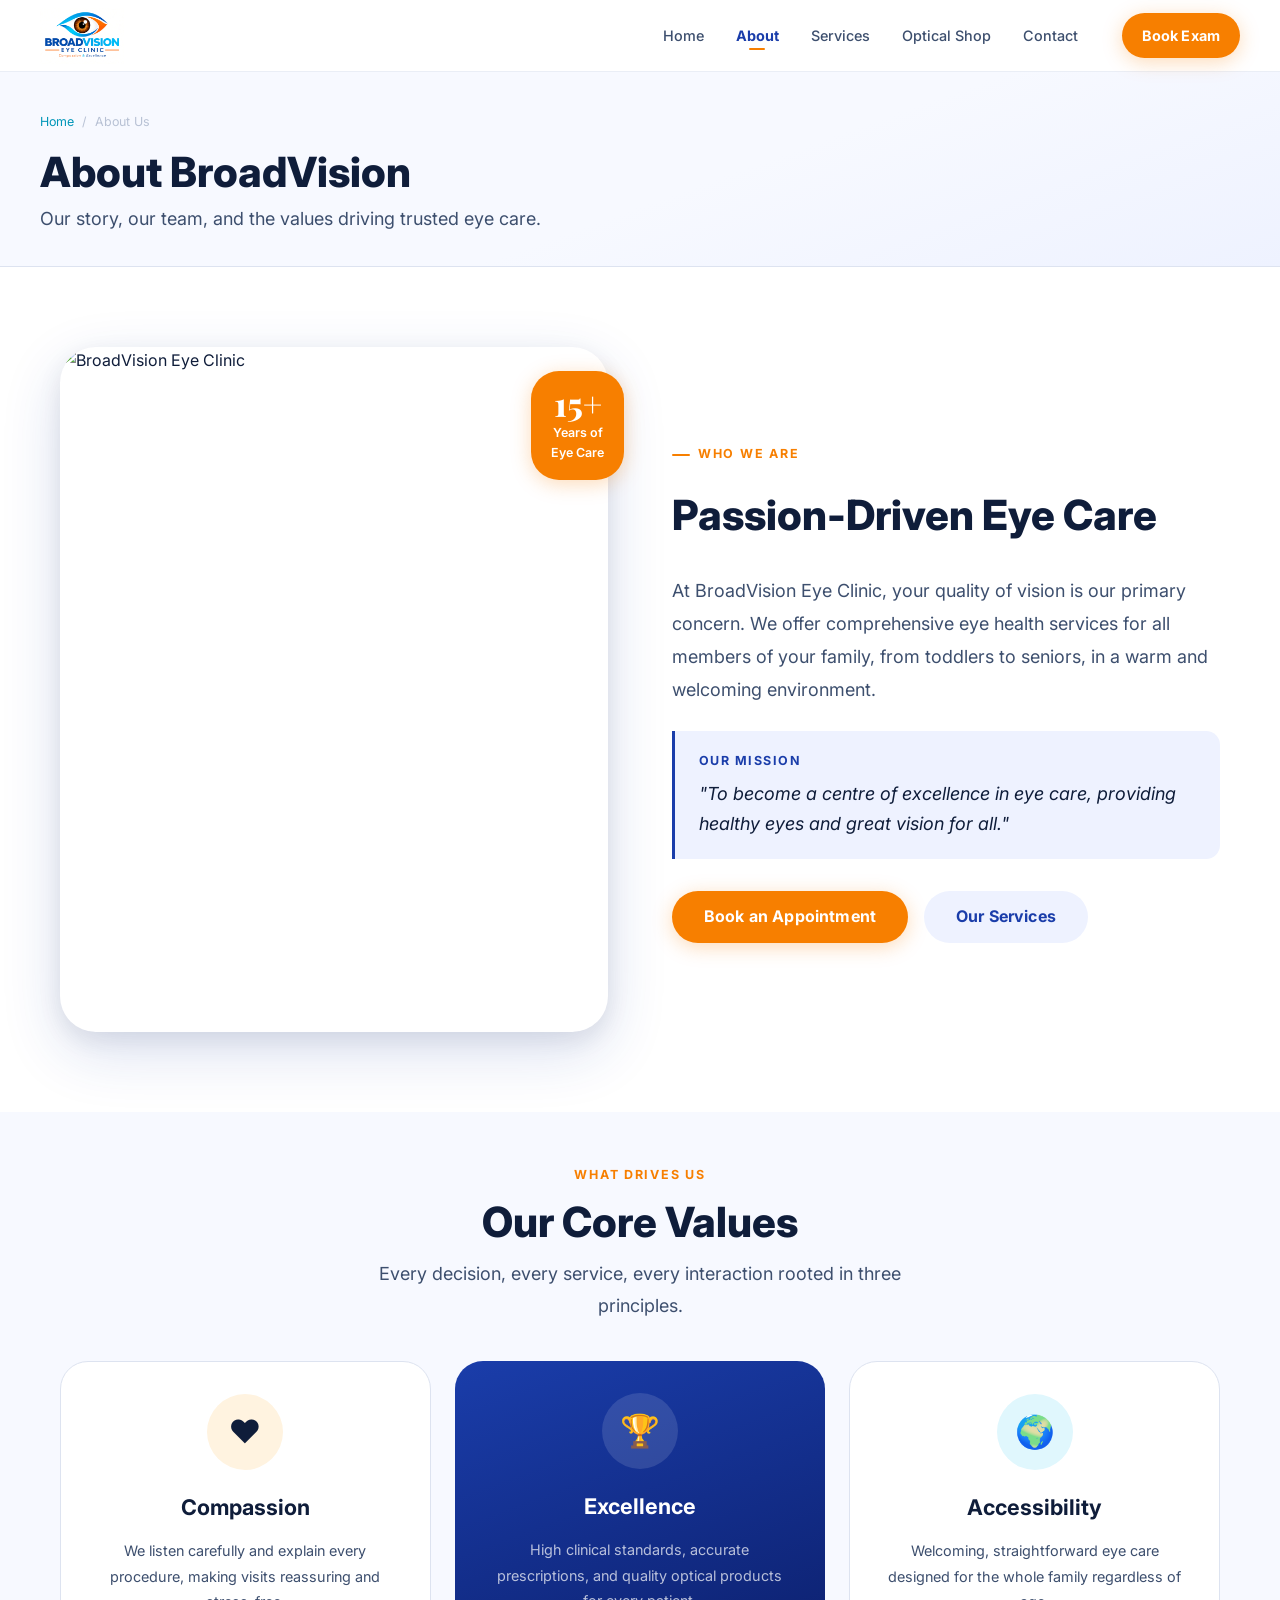
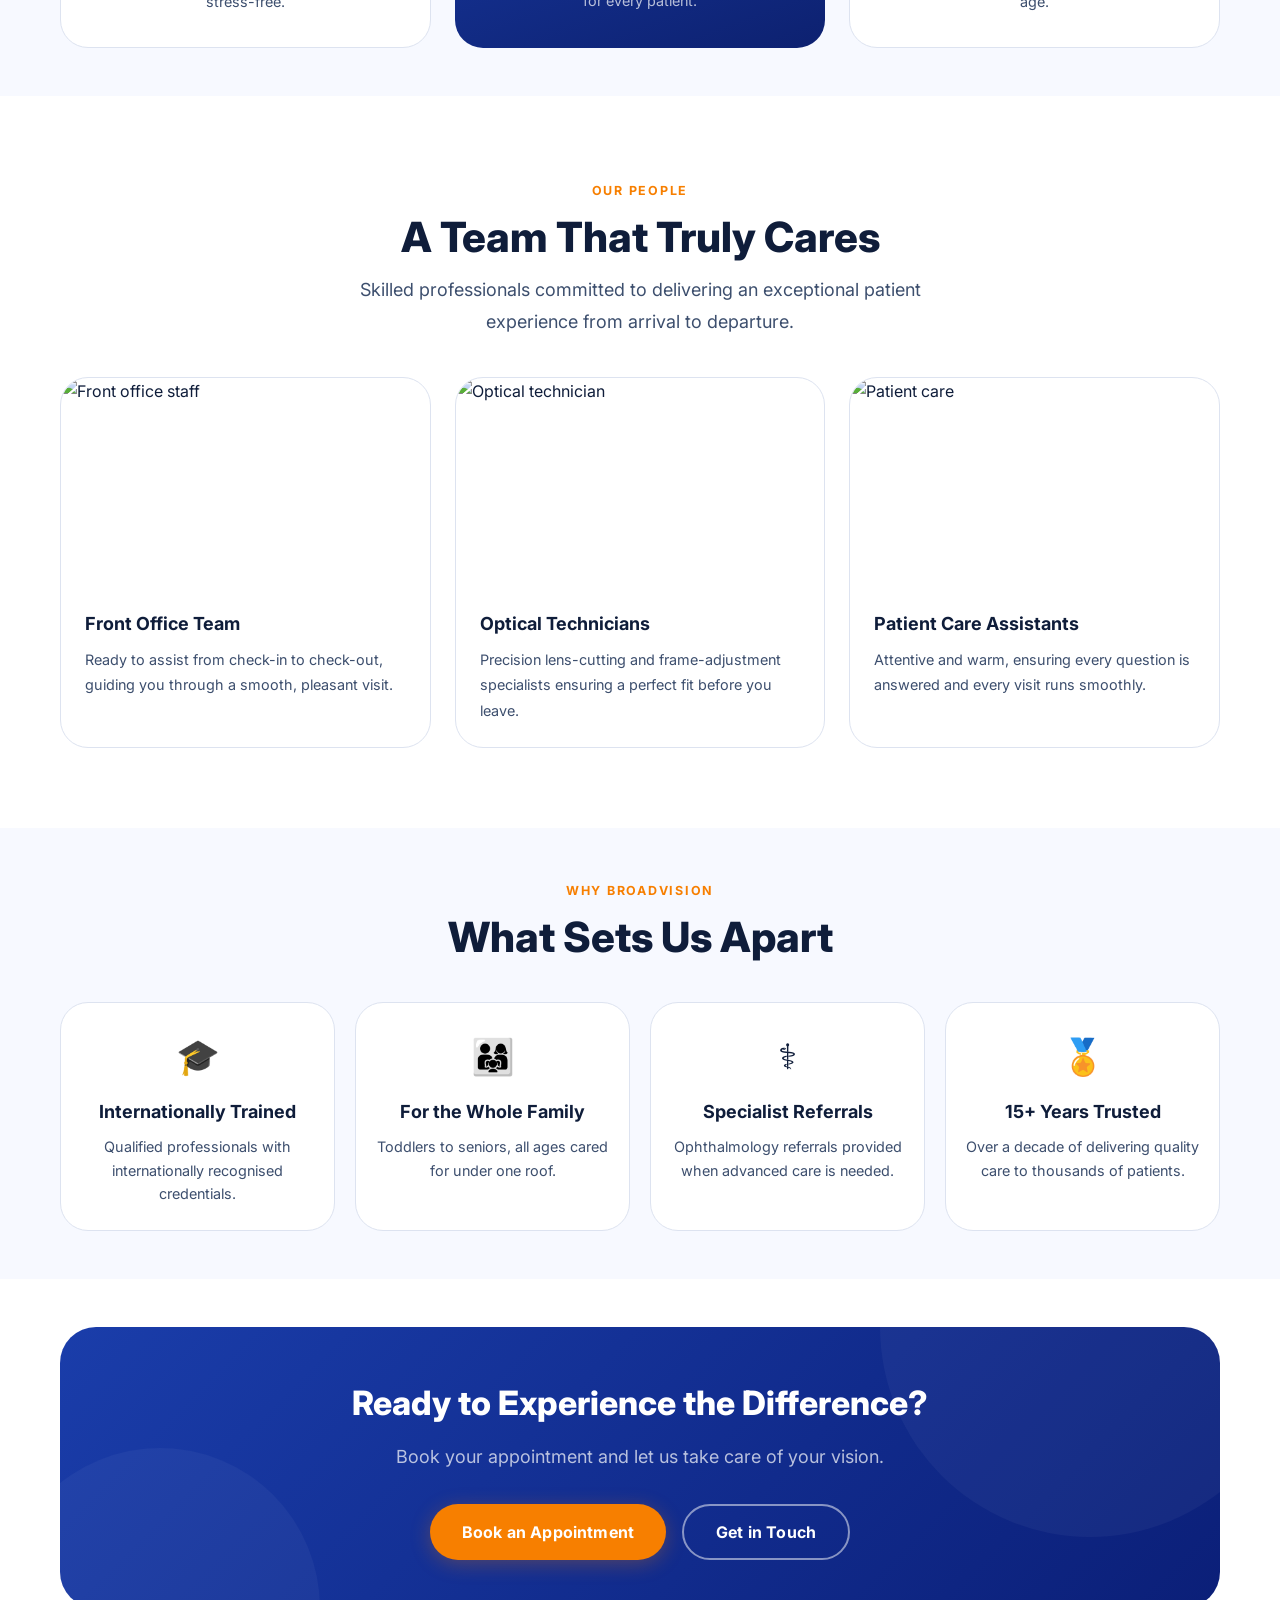
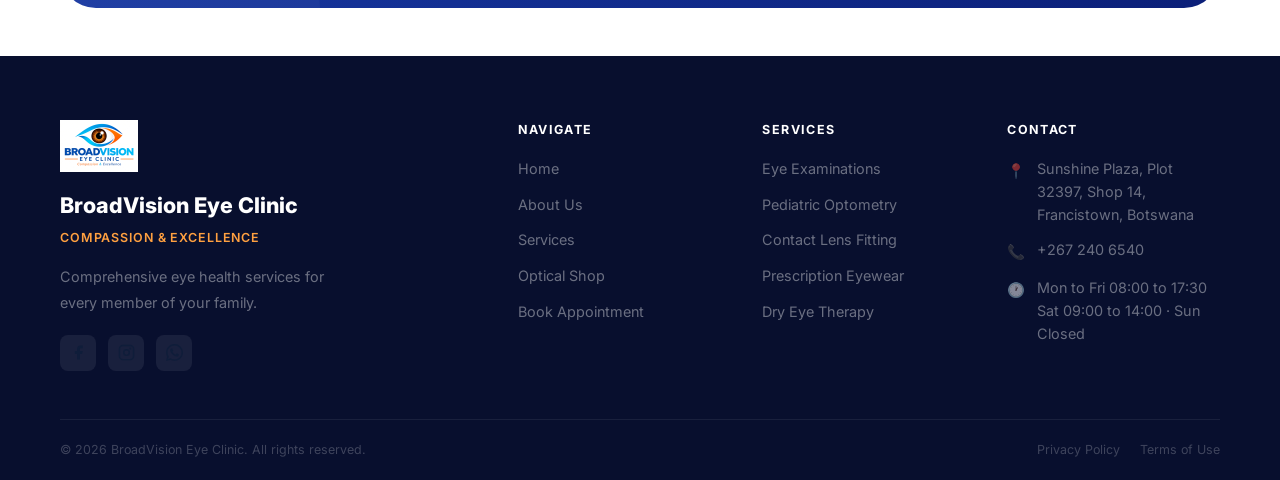
==== commit b7e83bef: "mobile first 1.0" ====
--- a/pages/about.html
+++ b/pages/about.html
@@ -5,6 +5,8 @@
   <meta name="viewport" content="width=device-width, initial-scale=1.0" />
   <meta name="description" content="About BroadVision Eye Clinic — our story, mission, values and team." />
   <title>About Us | BroadVision Eye Clinic</title>
+  <link rel="icon" type="image/jpeg" href="../branding/logo.jpeg" />
+  <link rel="apple-touch-icon" href="../branding/logo.jpeg" />
   <link rel="stylesheet" href="../css/style.css" />
 </head>
 <body>
@@ -53,7 +55,7 @@
 <!-- MISSION + STORY -->
 <section class="section bg-white" aria-label="About BroadVision">
   <div class="wrap">
-    <div class="grid-2" style="gap:var(--s16);">
+    <div class="grid-2 about-grid" style="gap:var(--s16);">
       <div class="reveal" style="position:relative;">
         <img
           src="https://images.unsplash.com/photo-1551884170-09fb70a3a2ed?w=800&q=80&fm=webp"
@@ -62,7 +64,7 @@
           loading="lazy"
         />
         <!-- Badge -->
-        <div style="position:absolute;top:var(--s6);right:calc(-1*var(--s4));background:var(--orange);color:var(--white);padding:var(--s4) var(--s5);border-radius:var(--r-xl);box-shadow:var(--sh-orange);text-align:center;animation:float 5s ease infinite;">
+        <div class="about-badge" style="position:absolute;top:var(--s6);right:calc(-1*var(--s4));background:var(--orange);color:var(--white);padding:var(--s4) var(--s5);border-radius:var(--r-xl);box-shadow:var(--sh-orange);text-align:center;animation:float 5s ease infinite;">
           <div style="font-size:var(--t-2xl);font-weight:800;line-height:1;font-family:var(--serif);">15+</div>
           <div style="font-size:var(--t-xs);font-weight:600;margin-top:2px;">Years of<br>Eye Care</div>
         </div>
@@ -208,9 +210,15 @@
         <div class="footer__tag">Compassion &amp; Excellence</div>
         <p class="footer__desc">Comprehensive eye health services for every member of your family.</p>
         <div class="footer__socials">
-          <a href="#" class="footer__social" aria-label="Facebook">📘</a>
-          <a href="#" class="footer__social" aria-label="Instagram">📸</a>
-          <a href="#" class="footer__social" aria-label="WhatsApp">💬</a>
+          <a href="#" class="footer__social" aria-label="Facebook">
+            <svg xmlns="http://www.w3.org/2000/svg" width="17" height="17" viewBox="0 0 24 24" fill="currentColor" aria-hidden="true"><path d="M18 2h-3a5 5 0 0 0-5 5v3H7v4h3v8h4v-8h3l1-4h-4V7a1 1 0 0 1 1-1h3z"/></svg>
+          </a>
+          <a href="#" class="footer__social" aria-label="Instagram">
+            <svg xmlns="http://www.w3.org/2000/svg" width="17" height="17" viewBox="0 0 24 24" fill="none" stroke="currentColor" stroke-width="2" stroke-linecap="round" stroke-linejoin="round" aria-hidden="true"><rect x="2" y="2" width="20" height="20" rx="5" ry="5"/><circle cx="12" cy="12" r="4"/><circle cx="17.5" cy="6.5" r="1.5" fill="currentColor" stroke="none"/></svg>
+          </a>
+          <a href="https://wa.me/2672406540" class="footer__social" aria-label="WhatsApp" target="_blank" rel="noopener">
+            <svg xmlns="http://www.w3.org/2000/svg" width="17" height="17" viewBox="0 0 24 24" fill="currentColor" aria-hidden="true"><path d="M17.472 14.382c-.297-.149-1.758-.867-2.03-.967-.273-.099-.471-.148-.67.15-.197.297-.767.966-.94 1.164-.173.199-.347.223-.644.075-.297-.15-1.255-.463-2.39-1.475-.883-.788-1.48-1.761-1.653-2.059-.173-.297-.018-.458.13-.606.134-.133.298-.347.446-.52.149-.174.198-.298.298-.497.099-.198.05-.371-.025-.52-.075-.149-.669-1.612-.916-2.207-.242-.579-.487-.5-.669-.51-.173-.008-.371-.01-.57-.01-.198 0-.52.074-.792.372-.272.297-1.04 1.016-1.04 2.479 0 1.462 1.065 2.875 1.213 3.074.149.198 2.096 3.2 5.077 4.487.709.306 1.262.489 1.694.625.712.227 1.36.195 1.871.118.571-.085 1.758-.719 2.006-1.413.248-.694.248-1.289.173-1.413-.074-.124-.272-.198-.57-.347m-5.421 7.403h-.004a9.87 9.87 0 0 1-5.031-1.378l-.361-.214-3.741.982.998-3.648-.235-.374a9.86 9.86 0 0 1-1.51-5.26c.001-5.45 4.436-9.884 9.888-9.884 2.64 0 5.122 1.03 6.988 2.898a9.825 9.825 0 0 1 2.893 6.994c-.003 5.45-4.437 9.884-9.885 9.884m8.413-18.297A11.815 11.815 0 0 0 12.05 0C5.495 0 .16 5.335.157 11.892c0 2.096.547 4.142 1.588 5.945L.057 24l6.305-1.654a11.882 11.882 0 0 0 5.683 1.448h.005c6.554 0 11.89-5.335 11.893-11.893a11.821 11.821 0 0 0-3.48-8.413z"/></svg>
+          </a>
         </div>
       </div>
       <div>
--- a/css/style.css
+++ b/css/style.css
@@ -648,3 +648,247 @@
   .contact-info,.contact-form{padding:var(--s6);}
 }
 @media print{.nav,.footer,.cta-strip,.nav__burger{display:none !important;}}
+
+/* ============================================================
+   RESPONSIVE — Full mobile/tablet overrides
+   Targeting all inline-style grids and absolute elements
+   ============================================================ */
+
+/* ── Nav logo shrinks on very small screens ── */
+@media(max-width:380px){
+  .nav__logo{height:44px;}
+  :root{--nav-h:64px;}
+}
+
+/* ── Hero two-column → single column ── */
+@media(max-width:860px){
+  .hero-grid{
+    grid-template-columns:1fr !important;
+    gap:var(--s10) !important;
+  }
+  .hero-visual{display:none !important;}        /* hide image column, keep copy */
+  .hero-copy{max-width:100% !important;}
+  .hero-trust{gap:var(--s4) !important;}
+}
+@media(max-width:480px){
+  .hero-section{min-height:auto !important;padding-bottom:var(--s12) !important;}
+  .hero-trust{gap:var(--s4) !important;}
+}
+
+/* ── Float cards (hero, about badge) ── */
+@media(max-width:860px){
+  .float-card{display:none !important;}
+  .about-badge{display:none !important;}
+}
+
+/* ── About grid-2 gap reduction ── */
+@media(max-width:860px){
+  .about-grid{gap:var(--s8) !important;}
+}
+
+/* ── Stat band — single column on phones ── */
+@media(max-width:480px){
+  .stats-row{flex-direction:column !important;}
+  .stat-item{
+    flex:none !important;
+    width:100% !important;
+    border-right:none !important;
+    border-bottom:1px solid rgba(255,255,255,.09) !important;
+  }
+  .stat-item:last-child{border-bottom:none !important;}
+}
+
+/* ── Shop filter bar stack ── */
+@media(max-width:640px){
+  .shop-filter-bar{
+    flex-direction:column !important;
+    align-items:stretch !important;
+    gap:var(--s3) !important;
+  }
+  .shop-search-wrap{max-width:100% !important;min-width:0 !important;}
+  .shop-count{display:none !important;}
+}
+
+/* ── Shop in-store strip ── */
+@media(max-width:860px){
+  .shop-instore{
+    grid-template-columns:1fr !important;
+    gap:var(--s8) !important;
+  }
+  .shop-instore-img{order:-1;}
+}
+
+/* ── Services svc-detail gap on tablet ── */
+@media(max-width:860px){
+  .svc-detail{
+    gap:var(--s8) !important;
+    padding-block:var(--s8) !important;
+  }
+}
+
+/* ── Booking layout ── */
+@media(max-width:860px){
+  .bk-layout{
+    grid-template-columns:1fr !important;
+    gap:var(--s6) !important;
+  }
+  .bk-summary{position:static !important;order:-1;}
+  .dt-grid{grid-template-columns:1fr !important;gap:var(--s5) !important;}
+}
+@media(max-width:480px){
+  .bk-panel{padding:var(--s5) !important;}
+  .bk-step-title{font-size:var(--t-lg) !important;}
+}
+
+/* ── Contact grid ── */
+@media(max-width:860px){
+  .contact-grid{
+    grid-template-columns:1fr !important;
+    gap:var(--s6) !important;
+  }
+}
+
+/* ── Contact find-us 3-col → 1-col ── */
+@media(max-width:640px){
+  .find-us-grid{
+    grid-template-columns:1fr !important;
+    gap:var(--s4) !important;
+  }
+}
+
+/* ── Map height on mobile ── */
+@media(max-width:640px){
+  .map-wrap iframe{height:260px !important;}
+}
+
+/* ── About why-us auto grid min-width shrink ── */
+@media(max-width:480px){
+  .why-us-grid{
+    grid-template-columns:1fr 1fr !important;
+    gap:var(--s4) !important;
+  }
+}
+
+/* ── CTA strip button stack ── */
+@media(max-width:480px){
+  .cta-strip__btns{flex-direction:column !important;align-items:center !important;}
+  .cta-strip__btns .btn{width:100%;max-width:320px;}
+}
+
+/* ── Page header p hidden on tiny screens ── */
+@media(max-width:380px){
+  .page-header p{display:none;}
+}
+
+/* ── Trust indicators wrap tighter ── */
+@media(max-width:480px){
+  .hero-trust > div{
+    flex:1 1 calc(50% - var(--s4));
+    min-width:0;
+  }
+}
+
+/* ── Footer bottom center on mobile ── */
+@media(max-width:480px){
+  .footer__legal{flex-direction:column;gap:var(--s3);align-items:center;}
+}
+
+/* ── Steps on mobile: compress labels ── */
+@media(max-width:420px){
+  .steps{gap:0;}
+  .step-lbl{display:none;}
+  .step-num{width:30px;height:30px;font-size:.65rem;}
+}
+
+/* ── General: prevent horizontal overflow from inline styles ── */
+@media(max-width:768px){
+  [style*="position:absolute"]{
+    /* float cards already hidden via .float-card class */
+  }
+  [style*="min-width:180px"]{min-width:0 !important;}
+  [style*="min-width:200px"]{min-width:0 !important;}
+}
+
+/* ── Booking option cards on tiny screens ── */
+@media(max-width:380px){
+  .opt-card{padding:var(--s3) !important;}
+  .opt-name{font-size:var(--t-xs) !important;}
+}
+
+/* ── about-grid gap reduction on mobile ── */
+@media(max-width:768px){
+  .about-grid{gap:var(--s8) !important;}
+  /* hide image column on about page when single-column */
+  .about-grid .reveal:first-child{display:none;}
+}
+
+/* ── grid-2 gap on tablet ── */
+@media(max-width:860px){
+  .grid-2{gap:var(--s8) !important;}
+}
+
+/* ── Prevent abs positioned elements from breaking layout ── */
+@media(max-width:860px){
+  .float-card   {display:none !important;}
+  .about-badge  {display:none !important;}
+}
+
+/* ── Product grid — 2 cols on tablet, 1 on mobile ── */
+@media(max-width:640px){
+  .grid-3#prodGrid{grid-template-columns:1fr !important;}
+}
+
+/* ── Svc-detail image order on mobile ── */
+@media(max-width:768px){
+  .svc-detail .svc-detail__img{order:-1;}
+}
+
+/* ── Page header reduced spacing mobile ── */
+@media(max-width:480px){
+  .page-header{padding-top:calc(var(--nav-h) + var(--s6));padding-bottom:var(--s5);}
+  .page-header h1{font-size:var(--t-2xl);}
+}
+
+/* ── CTA strip reduced padding on very small ── */
+@media(max-width:360px){
+  .cta-strip{padding:var(--s6) var(--s4) !important;}
+  .cta-strip h2{font-size:var(--t-xl);}
+}
+
+/* ── Section padding reduction on mobile ── */
+@media(max-width:480px){
+  .section   {padding-block:var(--s12);}
+  .section-sm{padding-block:var(--s8);}
+}
+
+/* ── Footer grid single column on mobile already covered — add gap fix ── */
+@media(max-width:768px){
+  .footer__grid{gap:var(--s6);}
+  .footer{padding-top:var(--s10);}
+}
+
+/* ── Wrap padding shrink on tiny screens ── */
+@media(max-width:360px){
+  :root{--pad:1rem;}
+}
+
+/* ── Footer columns: Navigate & next column side-by-side on mobile ── */
+@media(max-width:768px){
+  .footer__grid{
+    grid-template-columns:1fr 1fr !important;
+    gap:var(--s6) var(--s8) !important;
+  }
+  /* Brand column spans full width */
+  .footer__grid > div:first-child{
+    grid-column:1 / -1;
+  }
+  /* Contact column spans full width at bottom */
+  .footer__grid > div:last-child{
+    grid-column:1 / -1;
+  }
+}
+@media(max-width:380px){
+  .footer__grid{grid-template-columns:1fr !important;}
+  .footer__grid > div:first-child,
+  .footer__grid > div:last-child{grid-column:auto;}
+}
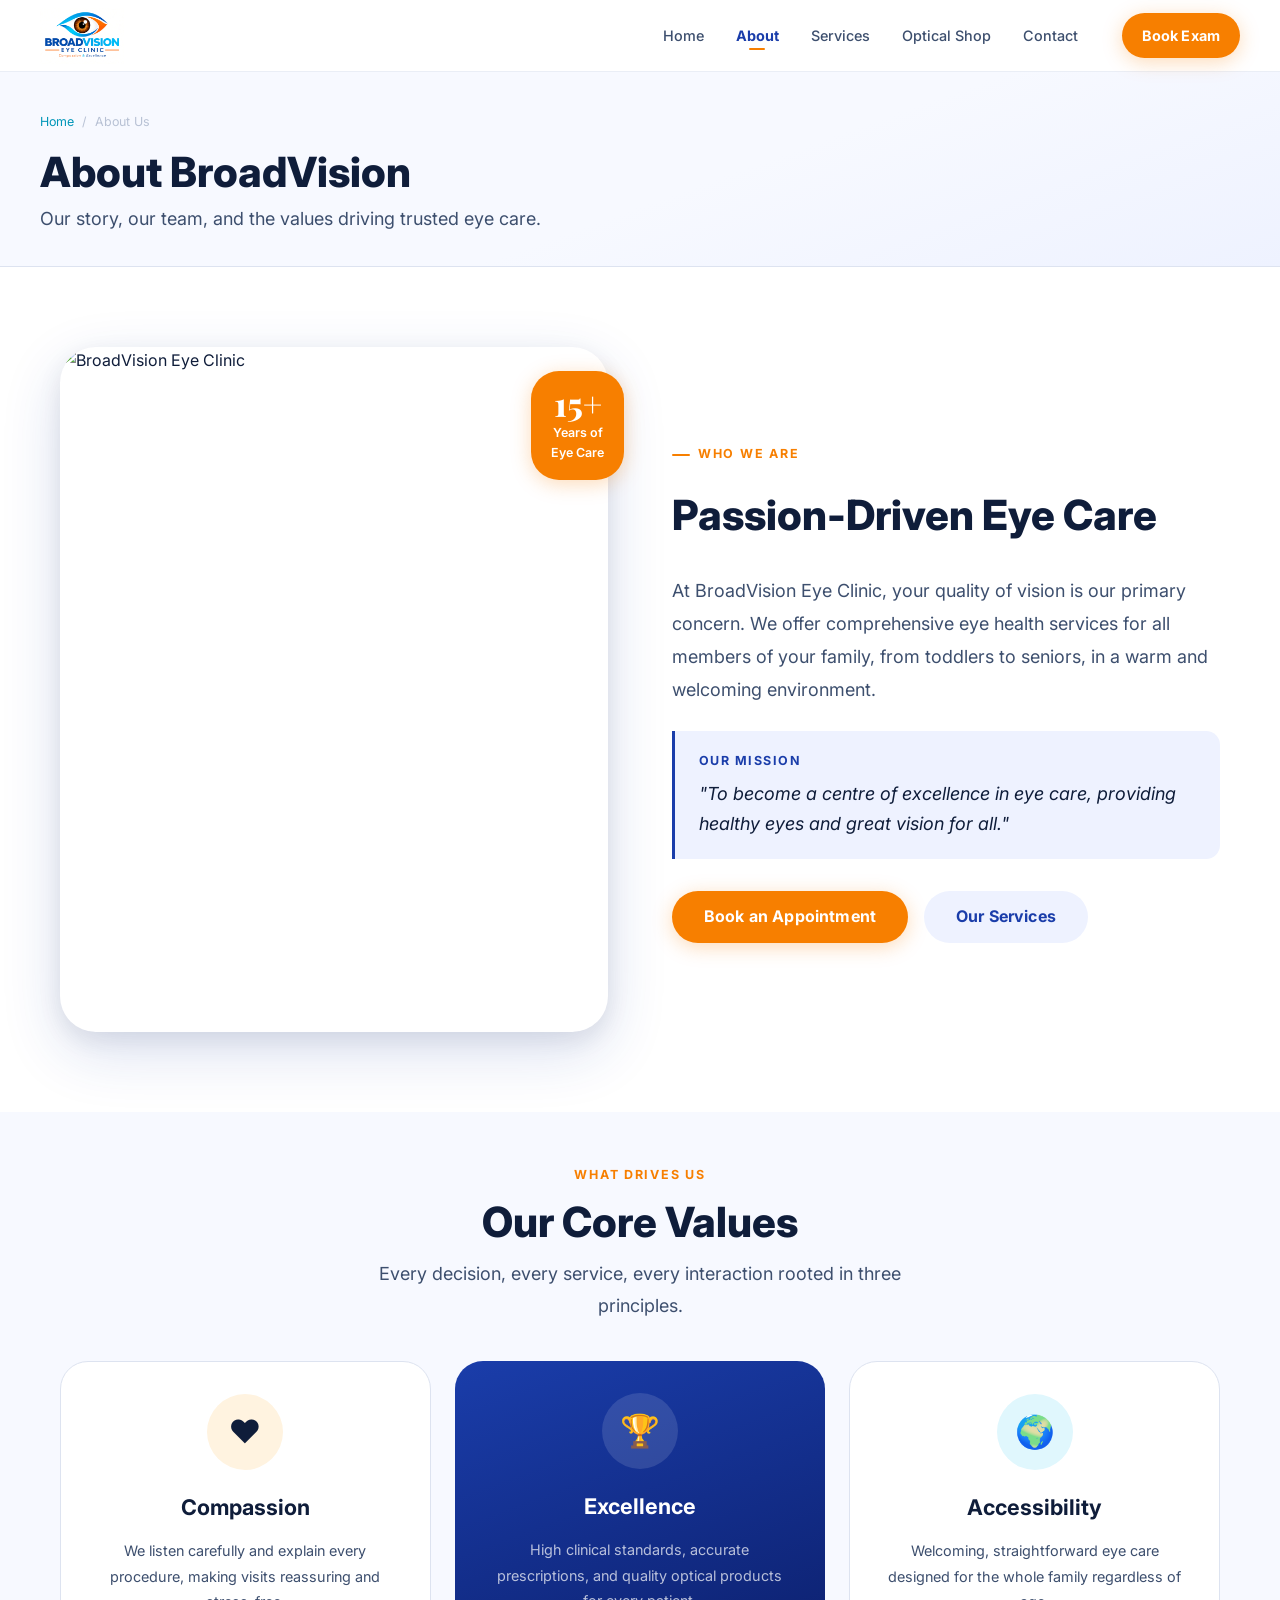
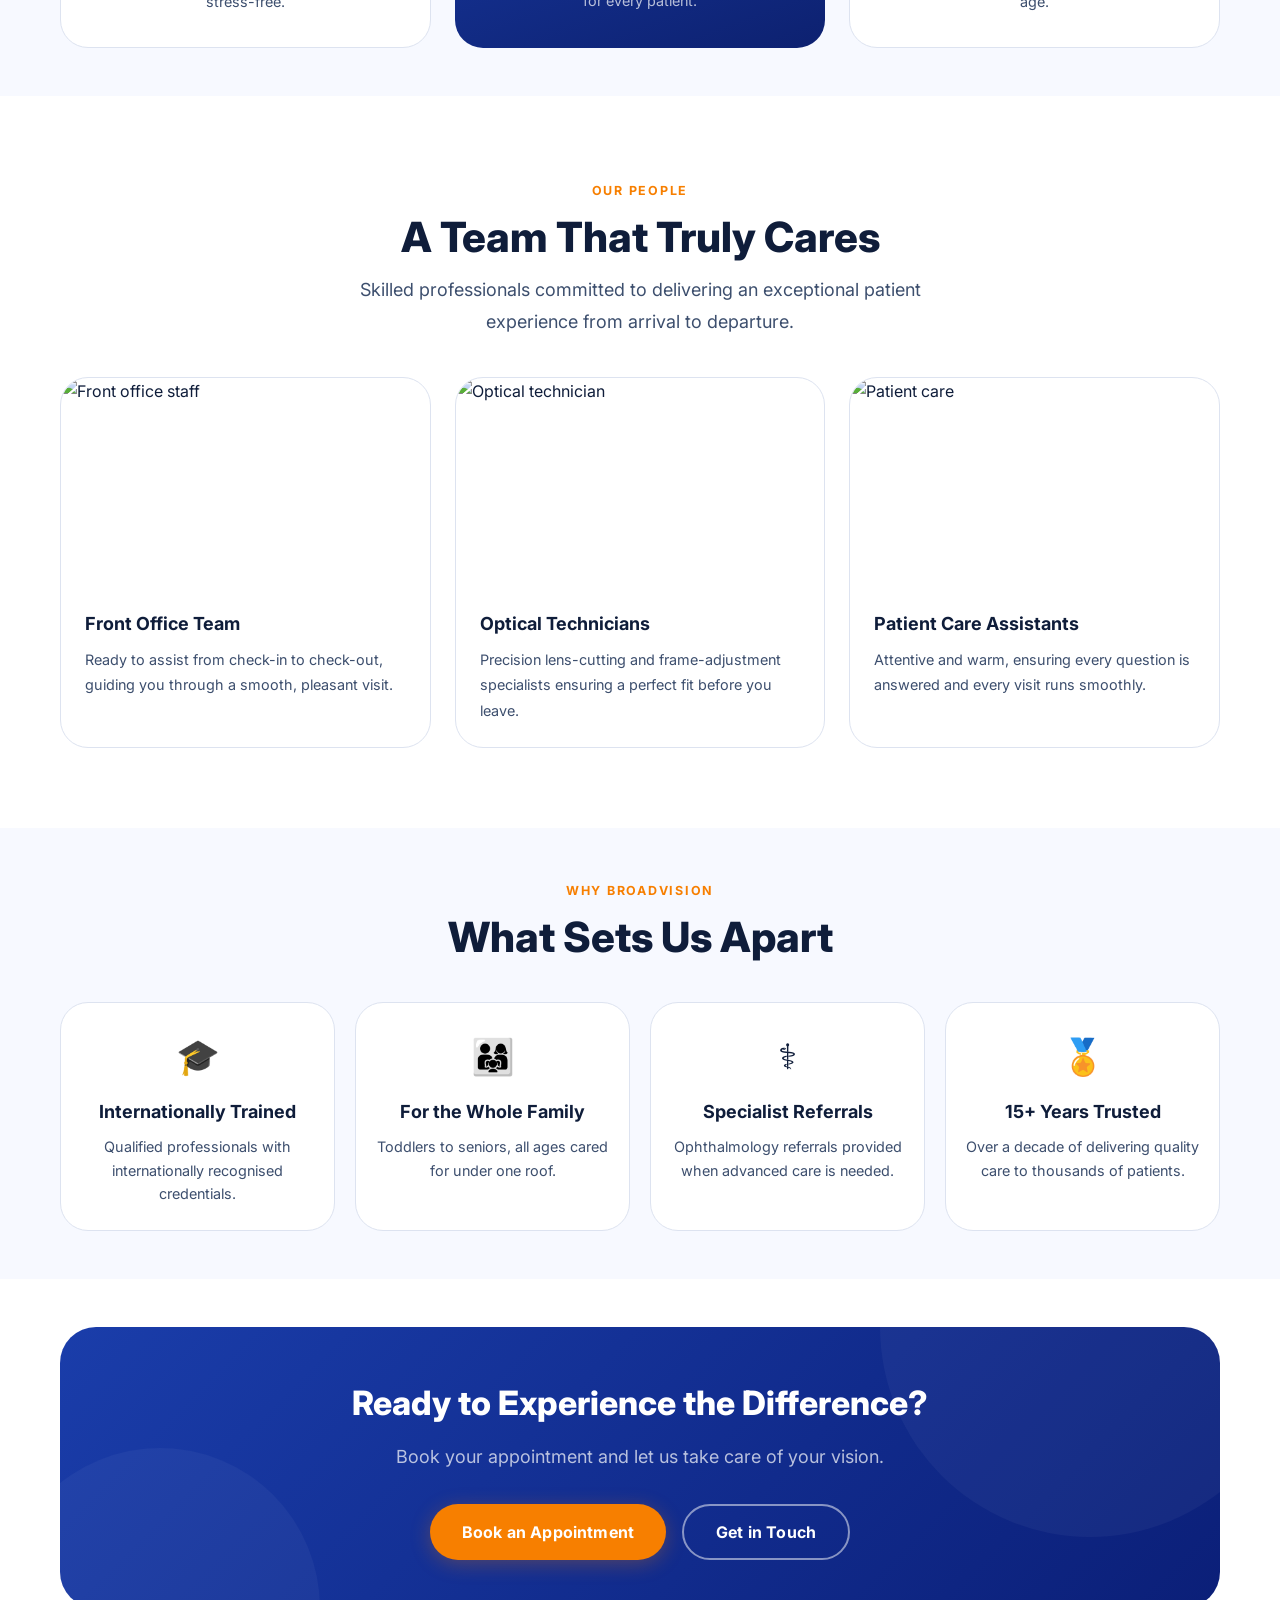
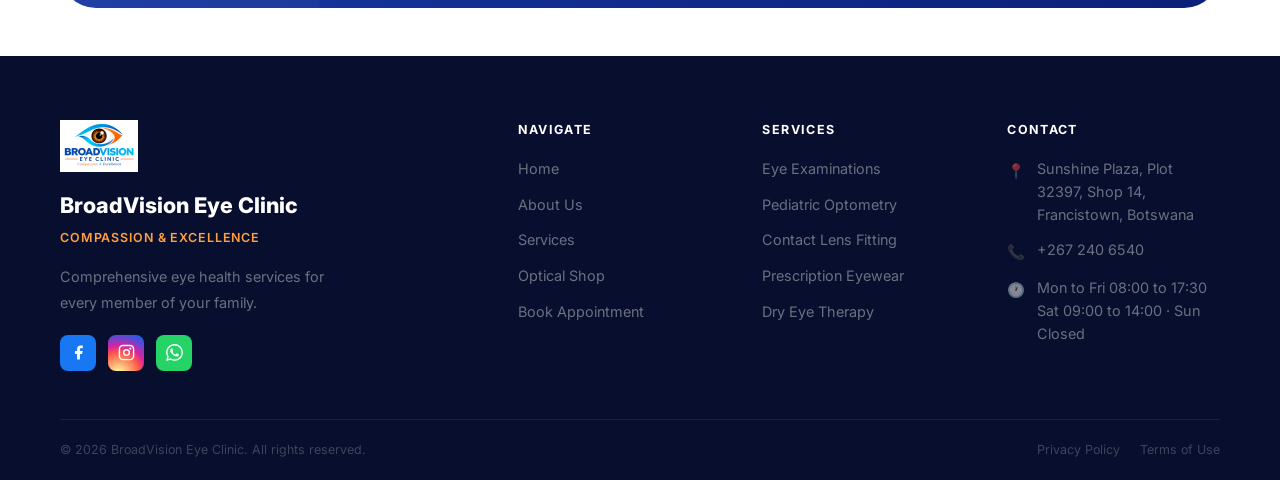
==== commit df3ba8c2: "mock update" ====
--- a/pages/about.html
+++ b/pages/about.html
@@ -31,7 +31,6 @@
   <div class="nav__drawer-backdrop" id="drawerBg"></div>
   <div class="nav__drawer-panel">
     <button class="nav__drawer-close" id="drawerClose">✕</button>
-    <img src="../branding/logo.jpeg" alt="BroadVision" class="nav__drawer-logo" />
     <a href="../index.html" class="nav__drawer-link">Home</a>
     <a href="about.html"    class="nav__drawer-link is-active">About</a>
     <a href="services.html" class="nav__drawer-link">Services</a>
--- a/css/style.css
+++ b/css/style.css
@@ -562,9 +562,13 @@
 .footer__social{
   width:36px;height:36px;border-radius:var(--r-sm);
   background:rgba(255,255,255,.07);display:flex;align-items:center;justify-content:center;
-  font-size:.9rem;transition:all var(--fast);
-}
-.footer__social:hover{background:var(--cyan);transform:translateY(-2px);}
+  font-size:.9rem;transition:all var(--base);color:var(--white);
+}
+/* Brand background colors — always visible on dark footer */
+.footer__social[aria-label="Facebook"]  { background:#1877F2; }
+.footer__social[aria-label="Instagram"] { background:radial-gradient(circle at 30% 107%, #fdf497 0%, #fdf497 5%, #fd5949 45%, #d6249f 60%, #285AEB 90%); }
+.footer__social[aria-label="WhatsApp"]  { background:#25D366; }
+.footer__social:hover{transform:translateY(-3px);filter:brightness(1.15);box-shadow:0 4px 16px rgba(0,0,0,.35);}
 .footer__col-title{font-size:var(--t-xs);font-weight:700;color:var(--white);letter-spacing:.11em;text-transform:uppercase;margin-bottom:var(--s4);}
 .footer__link{display:block;font-size:var(--t-sm);color:rgba(255,255,255,.4);margin-bottom:var(--s3);transition:color var(--fast),padding-left var(--fast);}
 .footer__link:hover{color:var(--cyan-lt);padding-left:4px;}
